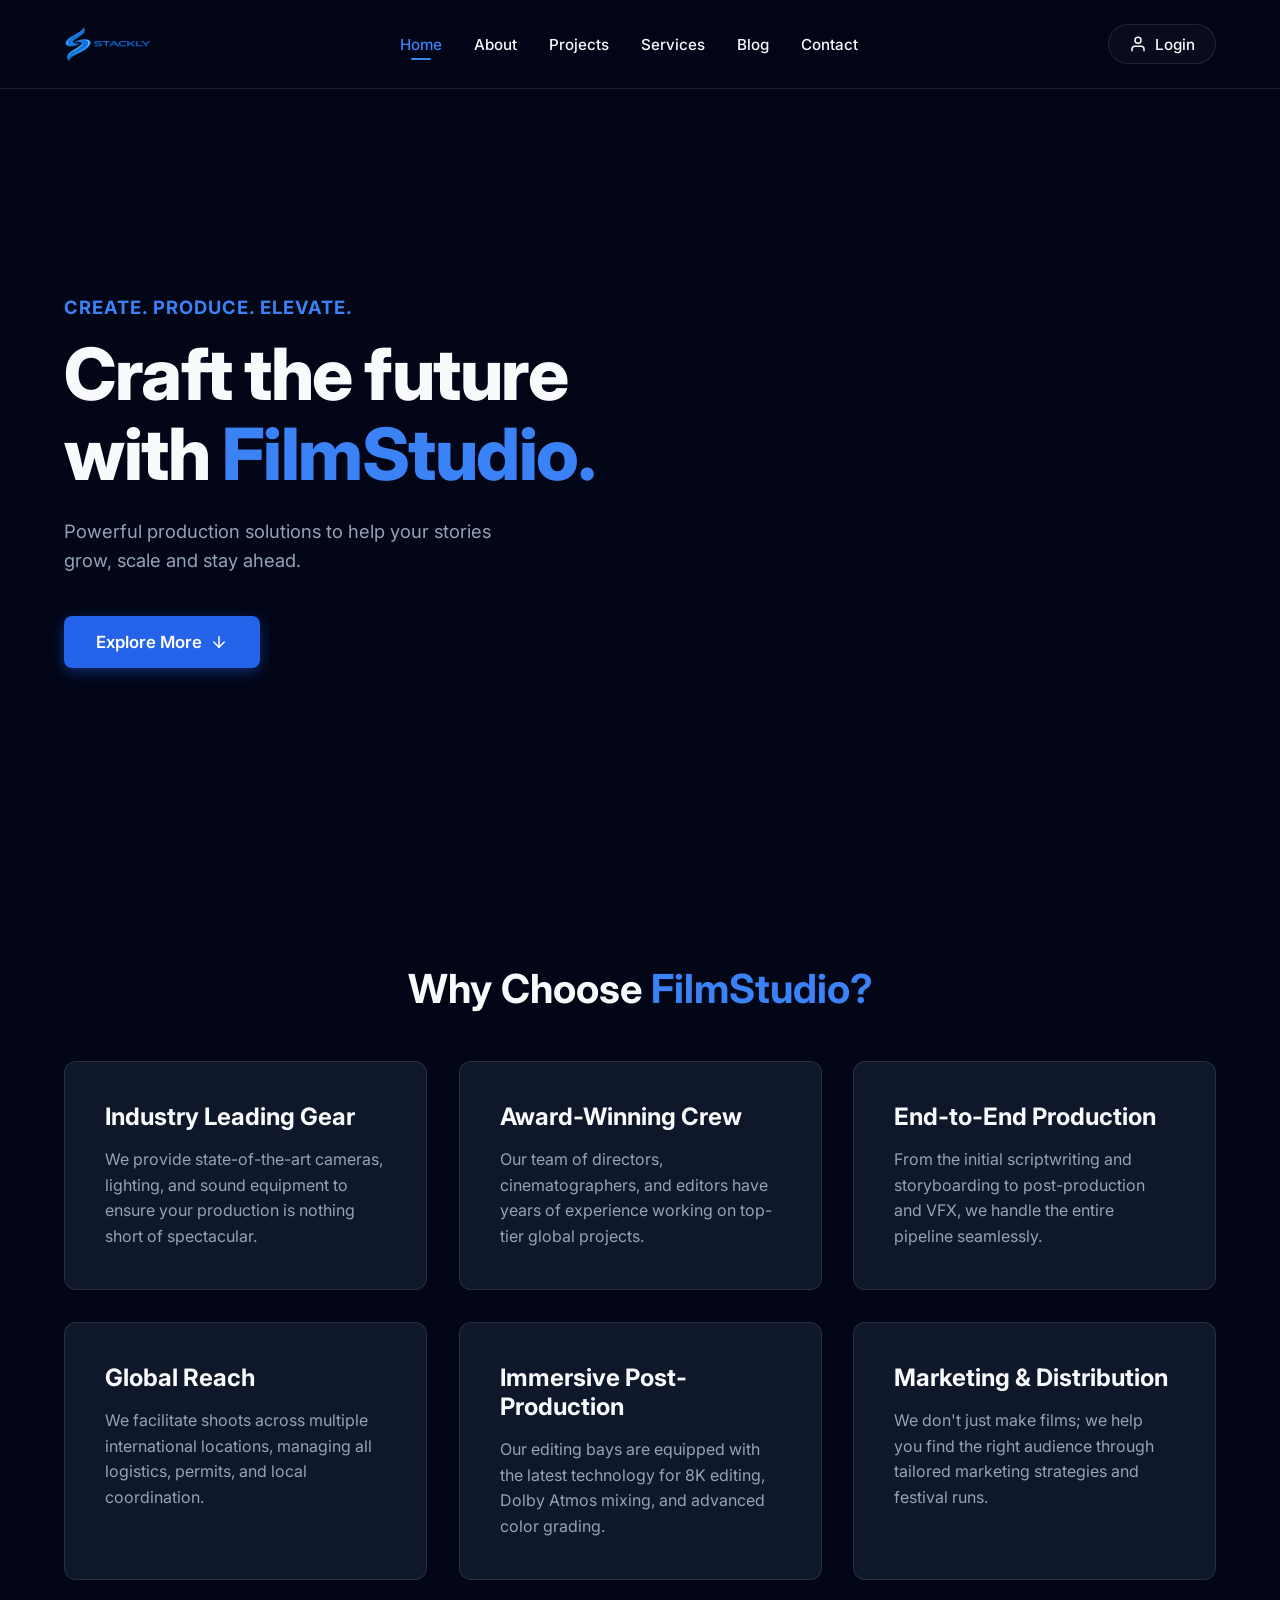
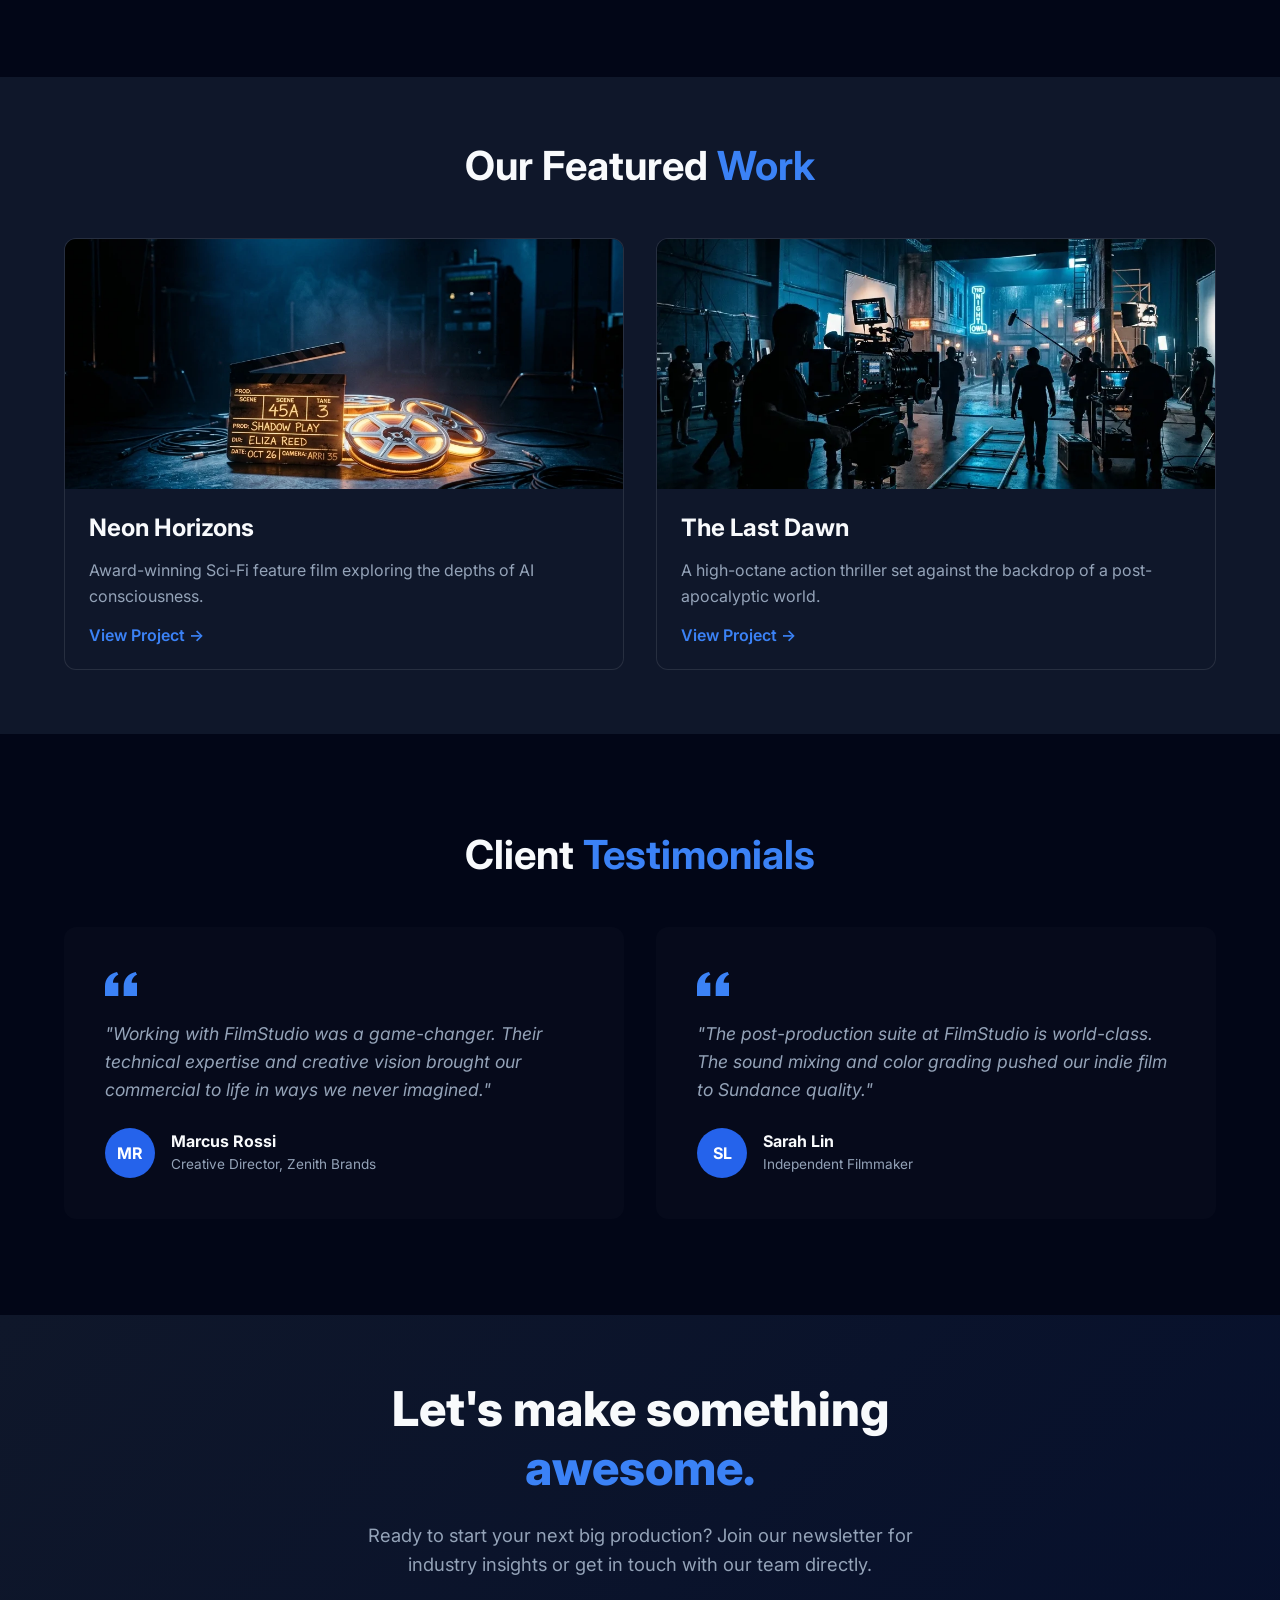
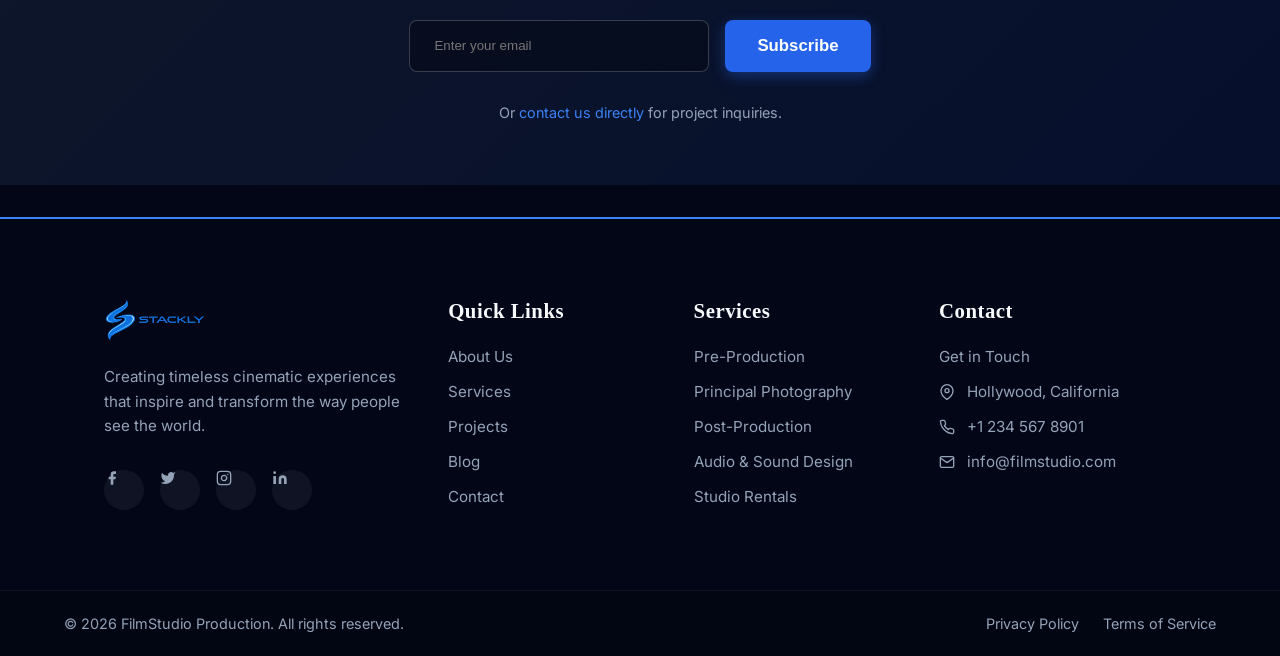
==== index.html @ 3740f706 "Add files via upload" ====
<!DOCTYPE html>
<html lang="en">
<head>
    <meta charset="UTF-8">
    <meta name="viewport" content="width=device-width, initial-scale=1.0">
    <title>FilmStudio - Home</title>
    <link href="https://fonts.googleapis.com/css2?family=Inter:wght@400;500;600;700;800&display=swap" rel="stylesheet">
    <link rel="stylesheet" href="css/global.css">
    <style>
        .page-hero { 
            background: none !important; 
            position: relative;
            overflow: hidden;
        }
        .page-hero::before {
            content: '';
            position: absolute;
            top: 0; left: 0; right: 0; bottom: 0;
            background: radial-gradient(circle at center, rgba(2, 6, 23, 0.4) 0%, rgba(2, 6, 23, 0.9) 100%);
            z-index: 1;
        }
        .slideshow-container {
            position: absolute;
            top: 0; left: 0; width: 100%; height: 100%;
            z-index: 0;
        }
        .slideshow-slide {
            position: absolute;
            top: 0; left: 0; width: 100%; height: 100%;
            background-size: cover;
            background-position: center;
            opacity: 0;
            animation: fadeSlideshow 15s infinite;
        }
        .slideshow-slide:nth-child(1) {
            background-image: url('assets/hero1.webp');
            animation-delay: 0s;
        }
        .slideshow-slide:nth-child(2) {
            background-image: url('assets/hero2.webp');
            animation-delay: 5s;
        }
        .slideshow-slide:nth-child(3) {
            background-image: url('assets/hero3.webp');
            animation-delay: 10s;
        }
        @keyframes fadeSlideshow {
            0% { opacity: 0; transform: scale(1); }
            10% { opacity: 1; }
            33% { opacity: 1; transform: scale(1.05); }
            43% { opacity: 0; }
            100% { opacity: 0; transform: scale(1.1); }
        }
    </style>
</head>
<body>
    <header class="navbar">
                <a href="index.html" class="logo">
            <img src="assets/logo.webp" alt="Stackly" style="max-height: 36px; width: auto; display: block;">
        </a>
        <nav class="nav-links">
            <a href="index.html" class="active">Home</a>
            <a href="about.html">About</a>
            <a href="projects.html">Projects</a>
            <a href="services.html">Services</a>
            <a href="blog.html">Blog</a>
            <a href="contact.html">Contact</a>
        </nav>
        <div class="nav-actions">
            <a href="login.html" class="btn-login">
                <svg viewBox="0 0 24 24" width="18" height="18" fill="none" stroke="currentColor" stroke-width="2" stroke-linecap="round" stroke-linejoin="round">
                    <path d="M20 21v-2a4 4 0 0 0-4-4H8a4 4 0 0 0-4 4v2"></path><circle cx="12" cy="7" r="4"></circle>
                </svg> Login
            </a>
        </div>
    </header>

    <main>
        <section class="page-hero">
            <div class="slideshow-container">
                <div class="slideshow-slide"></div>
                <div class="slideshow-slide"></div>
                <div class="slideshow-slide"></div>
            </div>
            <div class="hero-content">
                <p class="tagline">Create. Produce. Elevate.</p>
                <h1 class="hero-title">Craft the future<br>with <span class="highlight">FilmStudio.</span></h1>
                <p class="hero-subtitle">Powerful production solutions to help your stories<br>grow, scale and stay ahead.</p>
                <a href="#explore" class="btn-primary">
                    Explore More
                    <svg viewBox="0 0 24 24" width="18" height="18" fill="none" stroke="currentColor" stroke-width="2" stroke-linecap="round" stroke-linejoin="round"><line x1="12" y1="5" x2="12" y2="19"></line><polyline points="19 12 12 19 5 12"></polyline></svg>
                </a>
            </div>
        </section>

        <section id="explore" class="content-section">
            <h2 class="section-title">Why Choose <span class="highlight">FilmStudio?</span></h2>
            <div class="grid-container">
                <div class="card">
                    <h3>Industry Leading Gear</h3>
                    <p>We provide state-of-the-art cameras, lighting, and sound equipment to ensure your production is nothing short of spectacular.</p>
                </div>
                <div class="card">
                    <h3>Award-Winning Crew</h3>
                    <p>Our team of directors, cinematographers, and editors have years of experience working on top-tier global projects.</p>
                </div>
                <div class="card">
                    <h3>End-to-End Production</h3>
                    <p>From the initial scriptwriting and storyboarding to post-production and VFX, we handle the entire pipeline seamlessly.</p>
                </div>
                <div class="card">
                    <h3>Global Reach</h3>
                    <p>We facilitate shoots across multiple international locations, managing all logistics, permits, and local coordination.</p>
                </div>
                <div class="card">
                    <h3>Immersive Post-Production</h3>
                    <p>Our editing bays are equipped with the latest technology for 8K editing, Dolby Atmos mixing, and advanced color grading.</p>
                </div>
                <div class="card">
                    <h3>Marketing & Distribution</h3>
                    <p>We don't just make films; we help you find the right audience through tailored marketing strategies and festival runs.</p>
                </div>
            </div>
        </section>

        <section class="content-section" style="background-color: var(--bg-card);">
            <h2 class="section-title animate-on-scroll">Our Featured <span class="highlight">Work</span></h2>
            <div class="grid-container" style="grid-template-columns: repeat(auto-fit, minmax(350px, 1fr));">
                <div class="card animate-on-scroll" style="padding: 0; overflow: hidden; position: relative;">
                    <img src="assets/projects_cover.webp" alt="Project 1" style="width: 100%; height: 250px; object-fit: cover; display: block;">
                    <div style="padding: 1.5rem;">
                        <h3>Neon Horizons</h3>
                        <p style="margin-bottom: 1rem;">Award-winning Sci-Fi feature film exploring the depths of AI consciousness.</p>
                        <a href="projects.html" style="color: var(--highlight-blue); text-decoration: none; font-weight: 600;">View Project &rarr;</a>
                    </div>
                </div>
                <div class="card animate-on-scroll" style="padding: 0; overflow: hidden; position: relative;">
                    <img src="assets/about_cover.webp" alt="Project 2" style="width: 100%; height: 250px; object-fit: cover; display: block;">
                    <div style="padding: 1.5rem;">
                        <h3>The Last Dawn</h3>
                        <p style="margin-bottom: 1rem;">A high-octane action thriller set against the backdrop of a post-apocalyptic world.</p>
                        <a href="projects.html" style="color: var(--highlight-blue); text-decoration: none; font-weight: 600;">View Project &rarr;</a>
                    </div>
                </div>
            </div>
        </section>

        <section class="content-section">
            <h2 class="section-title animate-on-scroll">Client <span class="highlight">Testimonials</span></h2>
            <div class="grid-container">
                <div class="card animate-on-scroll" style="background: rgba(255,255,255,0.02); border-color: transparent;">
                    <svg viewBox="0 0 24 24" width="32" height="32" fill="var(--highlight-blue)" style="margin-bottom: 1rem;"><path d="M14.017 21v-7.391c0-5.704 3.731-9.57 8.983-10.609l.995 2.151c-2.432.917-3.995 3.638-3.995 5.849h4v10h-9.983zm-14.017 0v-7.391c0-5.704 3.748-9.57 9-10.609l.996 2.151c-2.433.917-3.996 3.638-3.996 5.849h3.983v10h-9.983z"/></svg>
                    <p style="font-size: 1.1rem; font-style: italic; margin-bottom: 1.5rem;">"Working with FilmStudio was a game-changer. Their technical expertise and creative vision brought our commercial to life in ways we never imagined."</p>
                    <div style="display: flex; align-items: center; gap: 1rem;">
                        <div style="width: 50px; height: 50px; border-radius: 50%; background: var(--primary-blue); display: flex; align-items: center; justify-content: center; font-weight: 700; color: white;">MR</div>
                        <div>
                            <h4 style="color: var(--text-white); margin-bottom: 0.2rem;">Marcus Rossi</h4>
                            <p style="font-size: 0.85rem; color: var(--text-gray);">Creative Director, Zenith Brands</p>
                        </div>
                    </div>
                </div>
                <div class="card animate-on-scroll" style="background: rgba(255,255,255,0.02); border-color: transparent;">
                    <svg viewBox="0 0 24 24" width="32" height="32" fill="var(--highlight-blue)" style="margin-bottom: 1rem;"><path d="M14.017 21v-7.391c0-5.704 3.731-9.57 8.983-10.609l.995 2.151c-2.432.917-3.995 3.638-3.995 5.849h4v10h-9.983zm-14.017 0v-7.391c0-5.704 3.748-9.57 9-10.609l.996 2.151c-2.433.917-3.996 3.638-3.996 5.849h3.983v10h-9.983z"/></svg>
                    <p style="font-size: 1.1rem; font-style: italic; margin-bottom: 1.5rem;">"The post-production suite at FilmStudio is world-class. The sound mixing and color grading pushed our indie film to Sundance quality."</p>
                    <div style="display: flex; align-items: center; gap: 1rem;">
                        <div style="width: 50px; height: 50px; border-radius: 50%; background: var(--primary-blue); display: flex; align-items: center; justify-content: center; font-weight: 700; color: white;">SL</div>
                        <div>
                            <h4 style="color: var(--text-white); margin-bottom: 0.2rem;">Sarah Lin</h4>
                            <p style="font-size: 0.85rem; color: var(--text-gray);">Independent Filmmaker</p>
                        </div>
                    </div>
                </div>
            </div>
        </section>

        <section class="content-section" style="background: linear-gradient(135deg, var(--bg-card) 0%, rgba(37, 99, 235, 0.1) 100%); text-align: center;">
            <div style="max-width: 600px; margin: 0 auto;" class="animate-on-scroll">
                <h2 style="font-size: 3rem; font-weight: 800; color: var(--text-white); margin-bottom: 1.5rem;">Let's make something <span class="highlight">awesome.</span></h2>
                <p style="color: var(--text-gray); font-size: 1.15rem; line-height: 1.6; margin-bottom: 2.5rem;">Ready to start your next big production? Join our newsletter for industry insights or get in touch with our team directly.</p>
                <form style="display: flex; gap: 1rem; justify-content: center; flex-wrap: wrap; margin-bottom: 2rem;">
                    <input type="email" placeholder="Enter your email" style="padding: 1rem 1.5rem; border-radius: 8px; border: 1px solid rgba(255,255,255,0.2); background: rgba(0,0,0,0.3); color: white; min-width: 300px; outline: none;">
                    <button type="button" class="btn-primary" style="border: none;">Subscribe</button>
                </form>
                <p style="color: var(--text-gray); font-size: 0.9rem;">Or <a href="contact.html" style="color: var(--highlight-blue); text-decoration: none;">contact us directly</a> for project inquiries.</p>
            </div>
        </section>
    </main>

        <footer class="footer">
        <div class="footer-container">
            <div class="footer-col">
                                <a href="index.html" class="footer-logo">
                    <img src="assets/logo.webp" alt="Stackly" style="max-height: 42px; width: auto; display: block;">
                </a>
                <p class="footer-desc">Creating timeless cinematic experiences that inspire and transform the way people see the world.</p>
                <div class="social-links">
                    <a href="#"><svg viewBox="0 0 24 24" width="16" height="16" fill="currentColor"><path d="M18 2h-3a5 5 0 0 0-5 5v3H7v4h3v8h4v-8h3l1-4h-4V7a1 1 0 0 1 1-1h3z"></path></svg></a>
                    <a href="#"><svg viewBox="0 0 24 24" width="16" height="16" fill="currentColor"><path d="M23 3a10.9 10.9 0 0 1-3.14 1.53 4.48 4.48 0 0 0-7.86 3v1A10.66 10.66 0 0 1 3 4s-4 9 5 13a11.64 11.64 0 0 1-7 2c9 5 20 0 20-11.5a4.5 4.5 0 0 0-.08-.83A7.72 7.72 0 0 0 23 3z"></path></svg></a>
                    <a href="#"><svg viewBox="0 0 24 24" width="16" height="16" fill="none" stroke="currentColor" stroke-width="2" stroke-linecap="round" stroke-linejoin="round"><rect x="2" y="2" width="20" height="20" rx="5" ry="5"></rect><path d="M16 11.37A4 4 0 1 1 12.63 8 4 4 0 0 1 16 11.37z"></path><line x1="17.5" y1="6.5" x2="17.51" y2="6.5"></line></svg></a>
                    <a href="#"><svg viewBox="0 0 24 24" width="16" height="16" fill="currentColor"><path d="M16 8a6 6 0 0 1 6 6v7h-4v-7a2 2 0 0 0-2-2 2 2 0 0 0-2 2v7h-4v-7a6 6 0 0 1 6-6z"></path><rect x="2" y="9" width="4" height="12"></rect><circle cx="4" cy="4" r="2"></circle></svg></a>
                </div>
            </div>
            <div class="footer-col">
                <h3>Quick Links</h3>
                <a href="about.html">About Us</a>
                <a href="services.html">Services</a>
                <a href="projects.html">Projects</a>
                <a href="blog.html">Blog</a>
                <a href="contact.html">Contact</a>
            </div>
            <div class="footer-col">
                <h3>Services</h3>
                <a href="services.html">Pre-Production</a>
                <a href="services.html">Principal Photography</a>
                <a href="services.html">Post-Production</a>
                <a href="services.html">Audio & Sound Design</a>
                <a href="services.html">Studio Rentals</a>
            </div>
            <div class="footer-col">
                <h3>Contact</h3>
                <p class="contact-title">Get in Touch</p>
                <div class="contact-item">
                    <svg viewBox="0 0 24 24" width="16" height="16" fill="none" stroke="currentColor" stroke-width="2" stroke-linecap="round" stroke-linejoin="round"><path d="M21 10c0 7-9 13-9 13s-9-6-9-13a9 9 0 0 1 18 0z"></path><circle cx="12" cy="10" r="3"></circle></svg>
                    <span>Hollywood, California</span>
                </div>
                <div class="contact-item">
                    <svg viewBox="0 0 24 24" width="16" height="16" fill="none" stroke="currentColor" stroke-width="2" stroke-linecap="round" stroke-linejoin="round"><path d="M22 16.92v3a2 2 0 0 1-2.18 2 19.79 19.79 0 0 1-8.63-3.07 19.5 19.5 0 0 1-6-6 19.79 19.79 0 0 1-3.07-8.67A2 2 0 0 1 4.11 2h3a2 2 0 0 1 2 1.72 12.84 12.84 0 0 0 .7 2.81 2 2 0 0 1-.45 2.11L8.09 9.91a16 16 0 0 0 6 6l1.27-1.27a2 2 0 0 1 2.11-.45 12.84 12.84 0 0 0 2.81.7A2 2 0 0 1 22 16.92z"></path></svg>
                    <span>+1 234 567 8901</span>
                </div>
                <div class="contact-item">
                    <svg viewBox="0 0 24 24" width="16" height="16" fill="none" stroke="currentColor" stroke-width="2" stroke-linecap="round" stroke-linejoin="round"><path d="M4 4h16c1.1 0 2 .9 2 2v12c0 1.1-.9 2-2 2H4c-1.1 0-2-.9-2-2V6c0-1.1.9-2 2-2z"></path><polyline points="22,6 12,13 2,6"></polyline></svg>
                    <span>info@filmstudio.com</span>
                </div>
            </div>
        </div>
        <div class="footer-bottom">
            <p>&copy; 2026 FilmStudio Production. All rights reserved.</p>
            <div class="footer-bottom-links">
                <a href="#">Privacy Policy</a>
                <a href="#">Terms of Service</a>
            </div>
        </div>
    </footer>

    <script src="js/main.js"></script>
</body>
</html>
---- css/global.css ----
/* Base Reset & Variables */
* { margin: 0; padding: 0; box-sizing: border-box; }
:root {
    --primary-blue: #2563eb; --primary-blue-hover: #1d4ed8; --highlight-blue: #3b82f6;
    --bg-dark: #020617; --bg-card: #0f172a; --text-white: #f8fafc; --text-gray: #94a3b8;
    --nav-border: rgba(255, 255, 255, 0.1);
}
body {
    font-family: 'Inter', sans-serif; background-color: var(--bg-dark); color: var(--text-white);
    min-height: 100vh; display: flex; flex-direction: column; overflow-x: hidden; scroll-behavior: smooth;
}
/* Navbar */
.navbar { display: flex; justify-content: space-between; align-items: center; padding: 1.5rem 4rem; position: fixed; top: 0; left: 0; width: 100%; z-index: 100; background: rgba(2, 6, 23, 0.85); backdrop-filter: blur(12px); border-bottom: 1px solid var(--nav-border); }
.logo { display: flex; align-items: center; gap: 0.75rem; font-size: 1.5rem; font-weight: 700; color: var(--text-white); text-decoration: none; }
.logo svg { color: var(--highlight-blue); }
.nav-links { display: flex; gap: 2rem; }
.nav-links a { color: var(--text-white); text-decoration: none; font-size: 0.95rem; font-weight: 500; transition: color 0.3s ease; position: relative; }
.nav-links a:hover, .nav-links a.active { color: var(--highlight-blue); }
.nav-links a.active::after { content: ''; position: absolute; bottom: -6px; left: 50%; transform: translateX(-50%); width: 20px; height: 2px; background-color: var(--highlight-blue); border-radius: 2px; }
.btn-login { display: flex; align-items: center; gap: 0.5rem; padding: 0.6rem 1.25rem; border: 1px solid var(--nav-border); border-radius: 9999px; color: var(--text-white); text-decoration: none; font-size: 0.95rem; font-weight: 500; transition: all 0.3s ease; background: rgba(255, 255, 255, 0.03); }
.btn-login:hover { border-color: var(--highlight-blue); color: var(--highlight-blue); background: rgba(59, 130, 246, 0.05); }

/* Common Hero */
.page-hero { display: flex; align-items: center; padding: 0 4rem; position: relative; min-height: 100vh; background-size: cover; background-position: center right; background-repeat: no-repeat; }
.hero-content { max-width: 700px; position: relative; z-index: 2; padding-top: 4rem; animation: fadeIn 1s ease-out; }
.tagline { color: var(--highlight-blue); font-size: 1.15rem; font-weight: 700; margin-bottom: 1rem; letter-spacing: 1px; text-transform: uppercase; }
.hero-title { font-size: 4.5rem; font-weight: 800; line-height: 1.1; margin-bottom: 1.5rem; letter-spacing: -1.5px; }
.highlight { color: var(--highlight-blue); }
.hero-subtitle { color: var(--text-gray); font-size: 1.15rem; line-height: 1.6; margin-bottom: 2.5rem; max-width: 550px; }
.btn-primary { display: inline-flex; align-items: center; gap: 0.5rem; background-color: var(--primary-blue); color: white; padding: 1rem 2rem; border-radius: 8px; text-decoration: none; font-weight: 600; font-size: 1.05rem; transition: all 0.3s ease; box-shadow: 0 4px 14px rgba(37, 99, 235, 0.4); }
.btn-primary:hover { background-color: var(--primary-blue-hover); transform: translateY(-2px); box-shadow: 0 6px 20px rgba(37, 99, 235, 0.6); }

/* Common Content Section */
.content-section { padding: 4rem 4rem; margin-bottom: 2rem; position: relative; z-index: 5; background-color: var(--bg-dark); }
.section-title { font-size: 2.5rem; font-weight: 700; margin-bottom: 3rem; text-align: center; }
.grid-container { display: grid; grid-template-columns: repeat(auto-fit, minmax(300px, 1fr)); gap: 2rem; max-width: 1200px; margin: 0 auto; }
.card { background: var(--bg-card); border: 1px solid var(--nav-border); border-radius: 12px; padding: 2.5rem; transition: transform 0.3s ease, border-color 0.3s ease; }
.card:hover { transform: translateY(-5px); border-color: var(--highlight-blue); }
.card h3 { font-size: 1.5rem; margin-bottom: 1rem; color: var(--text-white); }
.card p { color: var(--text-gray); line-height: 1.6; }
.text-container { max-width: 800px; margin: 0 auto; color: var(--text-gray); line-height: 1.8; font-size: 1.1rem; }
.text-container p { margin-bottom: 1.5rem; }

/* Footer */
.footer { 
    background-color: var(--bg-dark); 
    border-top: 2px solid var(--highlight-blue); 
    padding-top: 5rem;
    margin-top: auto;
    color: var(--text-gray);
}
.footer-container {
    max-width: 1200px;
    margin: 0 auto;
    display: grid;
    grid-template-columns: 1.5fr 1fr 1fr 1.2fr;
    gap: 3rem;
    padding: 0 4rem 4rem 4rem;
}
.footer-col .footer-logo {
    display: flex;
    align-items: center;
    gap: 0.75rem;
    font-size: 1.8rem;
    font-weight: 800;
    color: var(--text-white);
    text-decoration: none;
    margin-bottom: 1.5rem;
}
.footer-desc { line-height: 1.6; margin-bottom: 2rem; font-size: 0.95rem; }
.social-links { display: flex; gap: 1rem; }
.social-links a { display: flex; align-items: center; justify-content: center; width: 40px; height: 40px; background: rgba(255,255,255,0.05); border-radius: 50%; color: var(--text-white); transition: all 0.3s ease; }
.social-links a:hover { background: var(--highlight-blue); color: white; }

.footer-col h3 { color: var(--text-white); font-size: 1.3rem; margin-bottom: 1.5rem; font-family: serif; letter-spacing: 0.5px; }
.footer-col a { display: block; color: var(--text-gray); text-decoration: none; margin-bottom: 1rem; transition: color 0.3s ease; font-size: 0.95rem; }
.footer-col a:hover { color: var(--text-white); }
.contact-title { margin-bottom: 1rem; color: var(--text-gray); font-size: 0.95rem; }
.contact-item { display: flex; align-items: flex-start; gap: 0.75rem; margin-bottom: 1rem; font-size: 0.95rem; }
.contact-item svg { color: var(--text-gray); flex-shrink: 0; margin-top: 2px; }

.footer-bottom { 
    display: flex; 
    justify-content: space-between; 
    align-items: center; 
    padding: 1.5rem 4rem; 
    background: rgba(0,0,0,0.2); 
    border-top: 1px solid rgba(255,255,255,0.05);
    font-size: 0.9rem;
}
.footer-bottom-links { display: flex; gap: 1.5rem; }
.footer-bottom-links a { color: var(--text-gray); text-decoration: none; transition: color 0.3s ease; }
.footer-bottom-links a:hover { color: var(--text-white); }

@media (max-width: 1024px) {
    .footer-container { grid-template-columns: 1fr 1fr; }
}
@media (max-width: 768px) {
    .footer-container { grid-template-columns: 1fr; padding: 0 2rem 3rem 2rem; }
    .footer-bottom { flex-direction: column; gap: 1rem; text-align: center; padding: 1.5rem 2rem; }
}

/* Animations & Responsive */
@keyframes fadeIn { from { opacity: 0; transform: translateY(20px); } to { opacity: 1; transform: translateY(0); } }
@media (max-width: 1024px) { .hero-title { font-size: 3.5rem; } }
@media (max-width: 768px) {
    .navbar { padding: 1rem 2rem; flex-wrap: wrap; }
    .nav-links { display: none; }
    .page-hero { padding: 0 2rem; background-position: center; }
    .hero-content { display: flex; flex-direction: column; align-items: center; text-align: center; }
    .hero-title { font-size: 2.8rem; }
    .content-section { padding: 4rem 2rem; }
}

/* Scroll Animation Utilities */
.animate-on-scroll, 
.card,
.section-title {
    opacity: 0;
    transform: translateY(30px);
    transition: opacity 0.8s cubic-bezier(0.16, 1, 0.3, 1), transform 0.8s cubic-bezier(0.16, 1, 0.3, 1);
    will-change: opacity, transform;
}

.animate-on-scroll.is-visible,
.card.is-visible,
.section-title.is-visible {
    opacity: 1;
    transform: translateY(0);
}

.card:nth-child(2) { transition-delay: 0.1s; }
.card:nth-child(3) { transition-delay: 0.2s; }
.card:nth-child(4) { transition-delay: 0.3s; }
.card:nth-child(5) { transition-delay: 0.4s; }
.card:nth-child(6) { transition-delay: 0.5s; }

html {
    scroll-behavior: smooth;
}

.btn-primary, .btn-login, .card {
    transition: all 0.4s cubic-bezier(0.16, 1, 0.3, 1);
}

.card:hover {
    box-shadow: 0 10px 30px -10px rgba(37, 99, 235, 0.2);
    transform: translateY(-8px) scale(1.02);
}
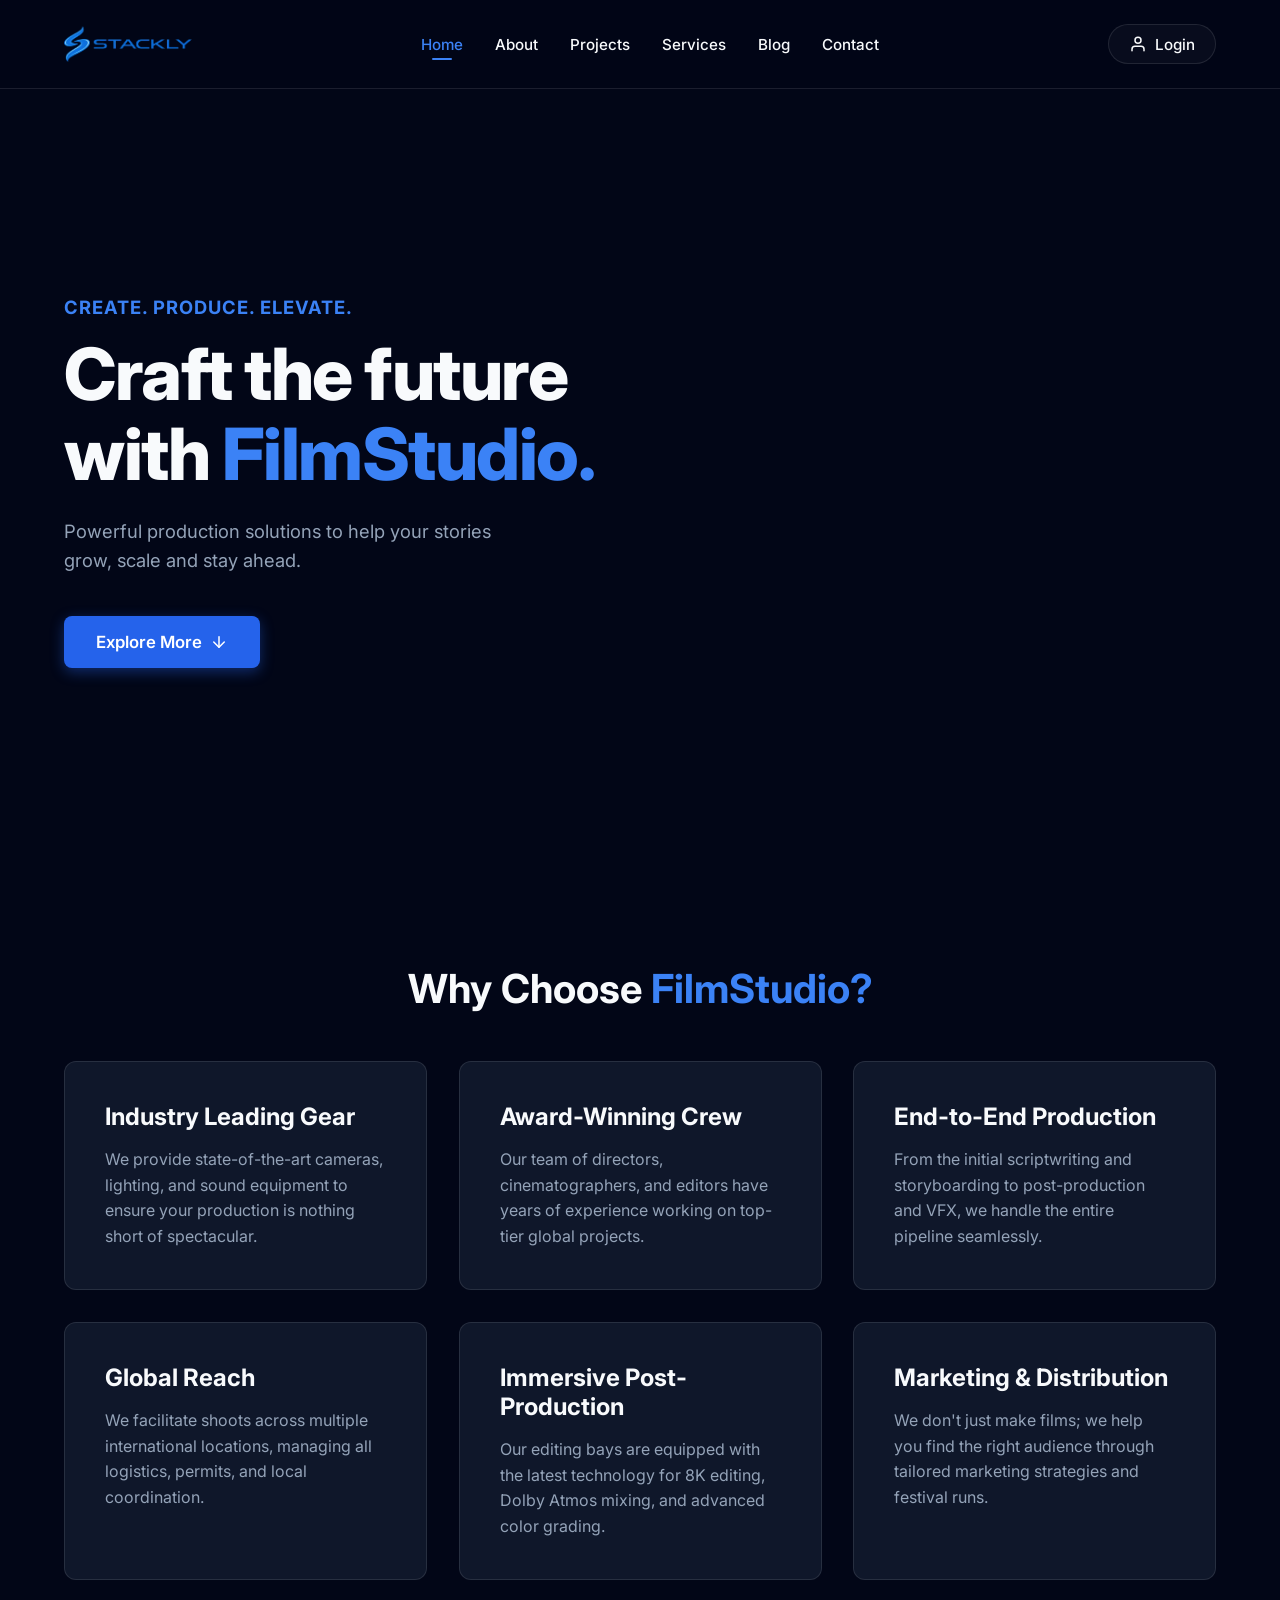
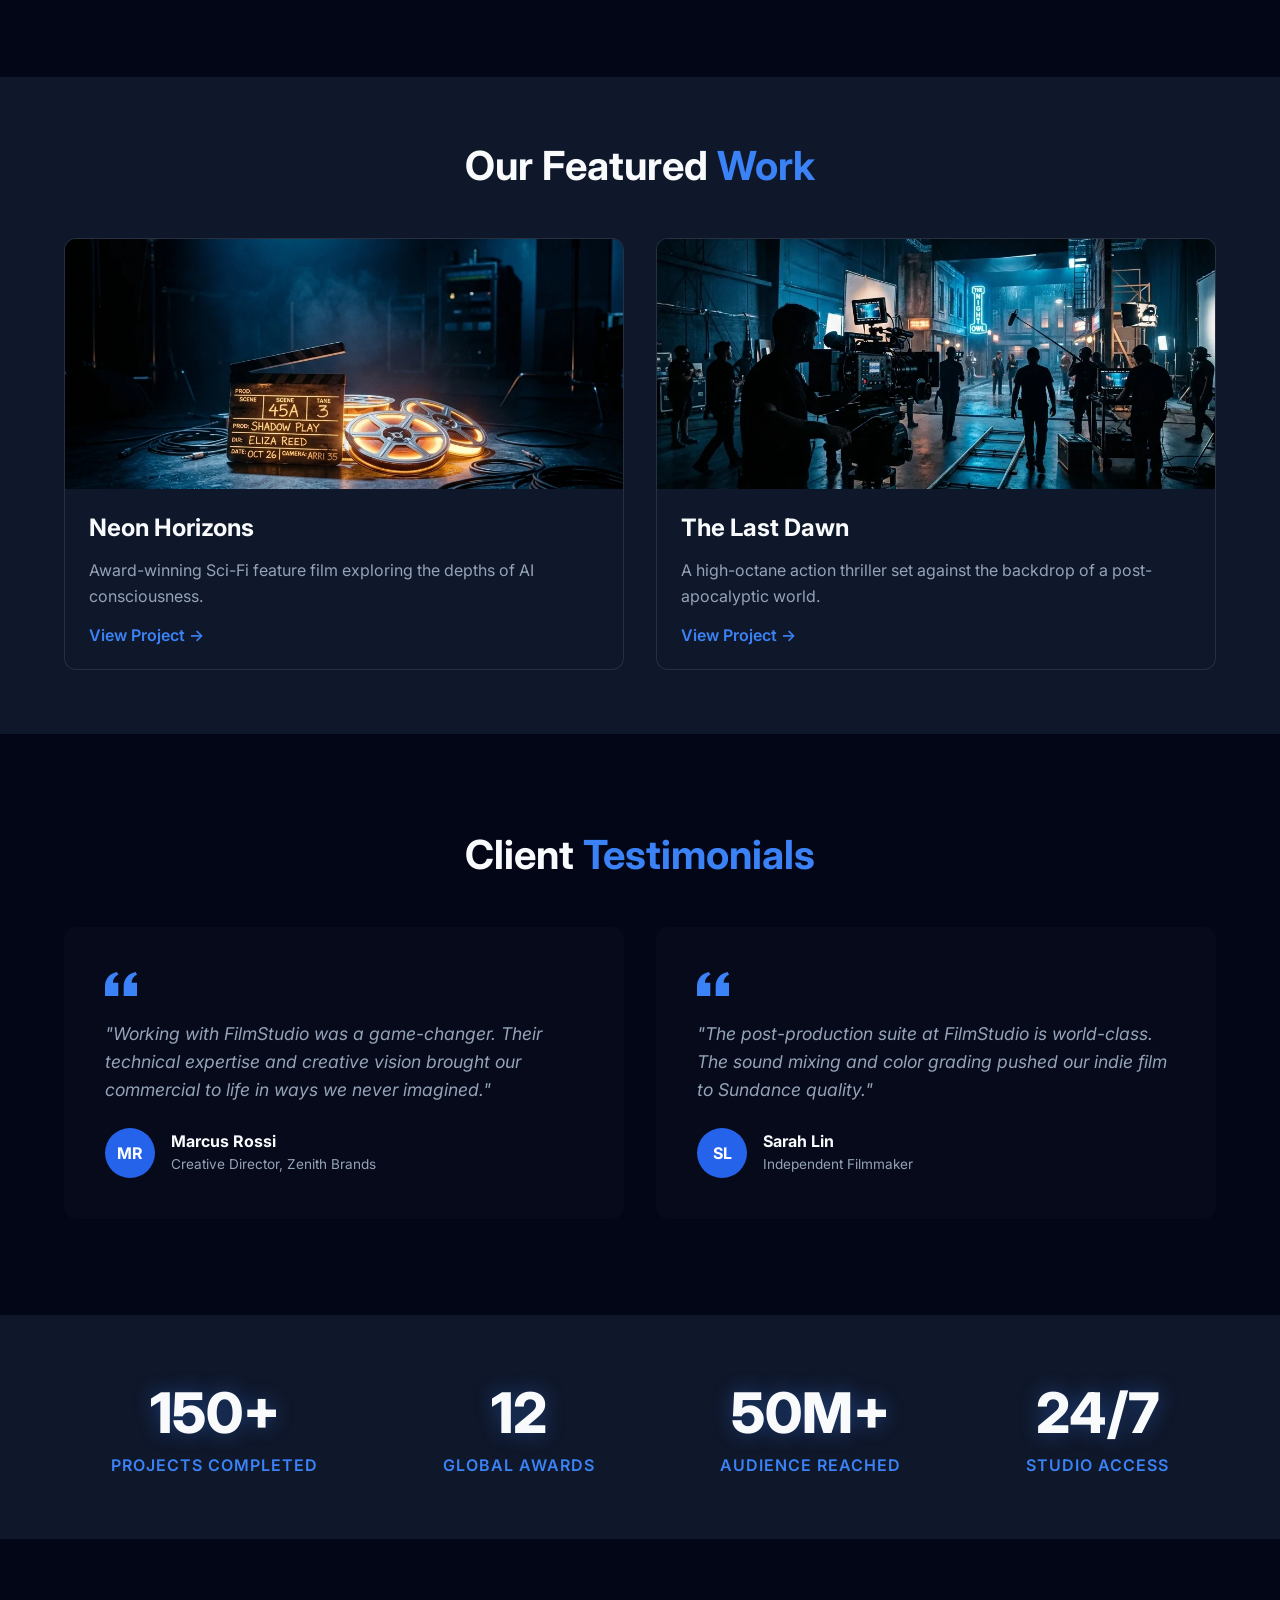
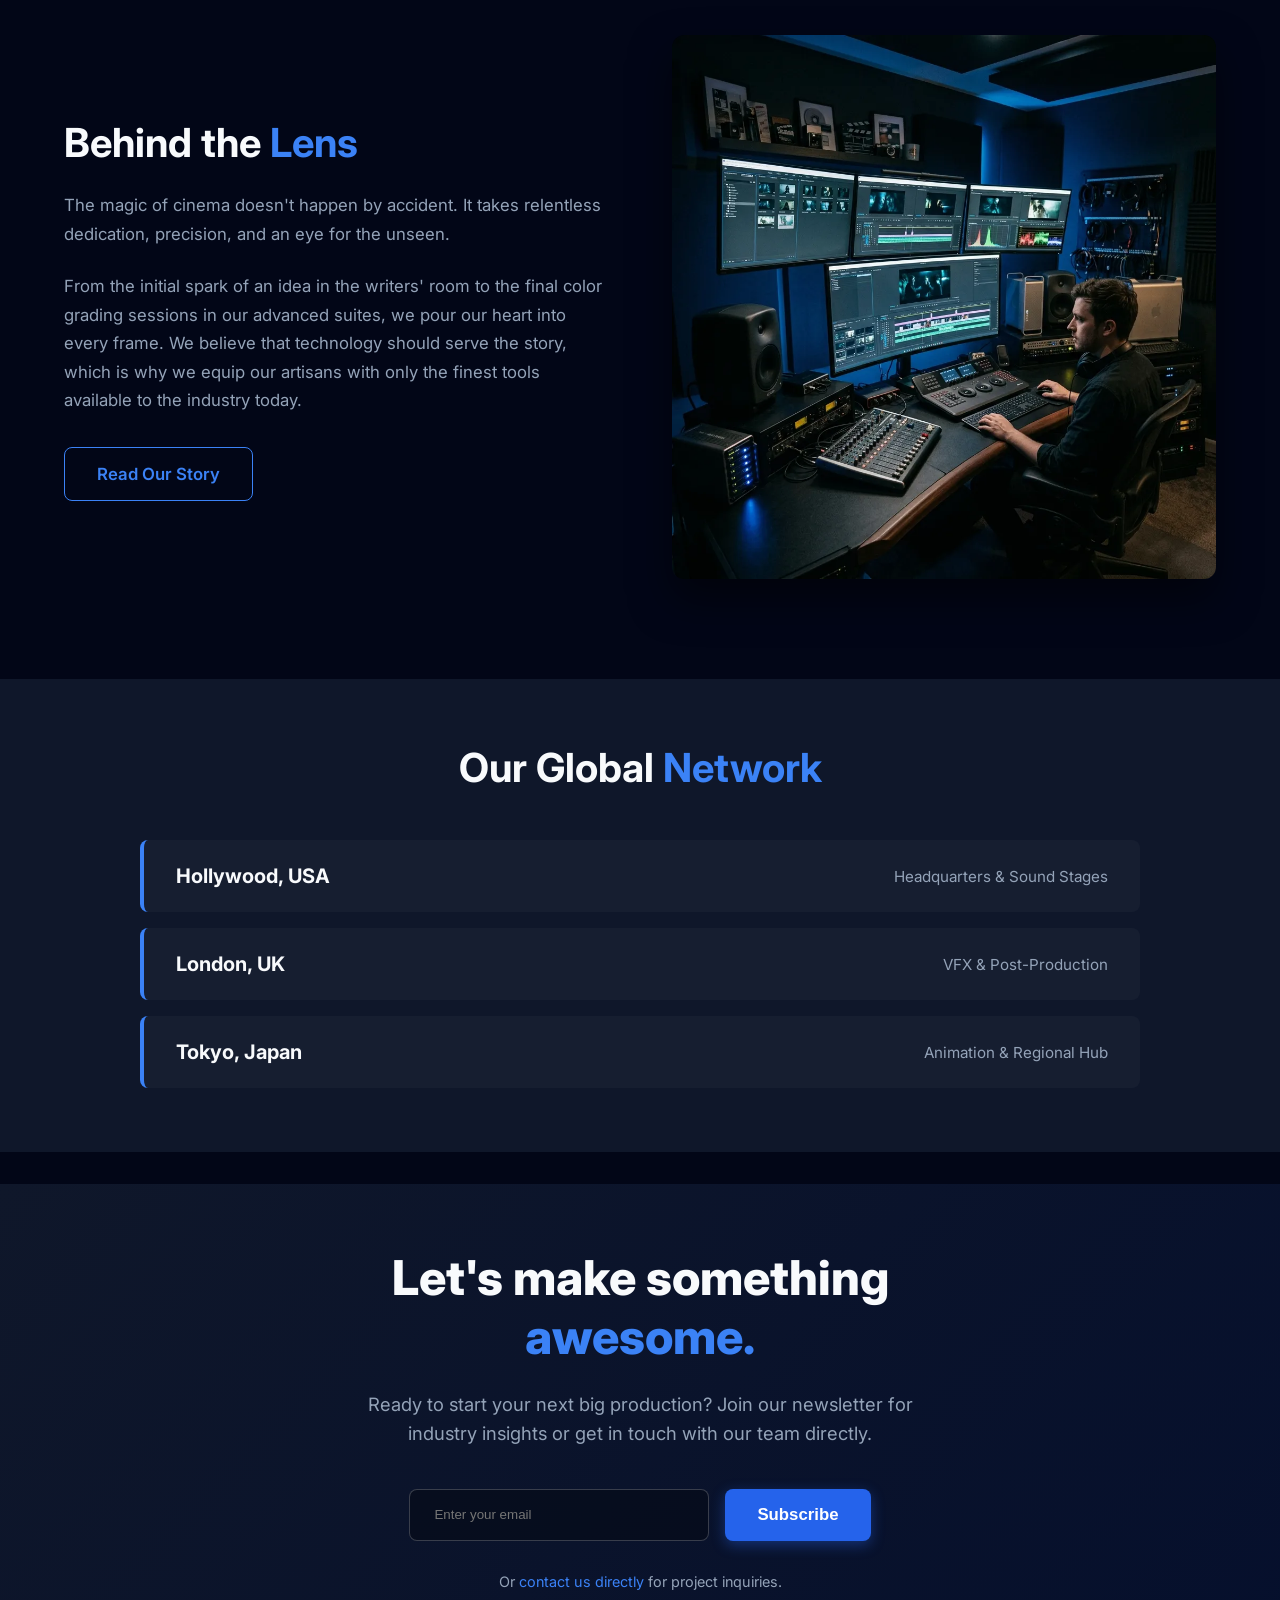
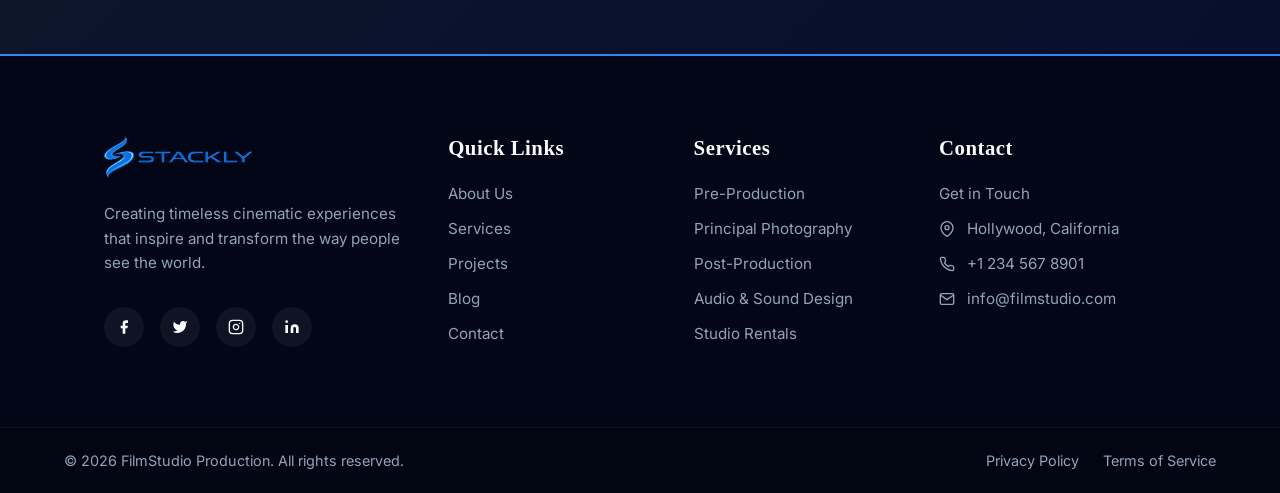
==== commit aef27384: "Add files via upload" ====
--- a/index.html
+++ b/index.html
@@ -66,6 +66,10 @@
             <a href="blog.html">Blog</a>
             <a href="contact.html">Contact</a>
         </nav>
+        
+        <button class="mobile-menu-btn" aria-label="Toggle Menu">
+            <svg viewBox="0 0 24 24" width="24" height="24" stroke="currentColor" stroke-width="2" fill="none"><line x1="3" y1="12" x2="21" y2="12"></line><line x1="3" y1="6" x2="21" y2="6"></line><line x1="3" y1="18" x2="21" y2="18"></line></svg>
+        </button>
         <div class="nav-actions">
             <a href="login.html" class="btn-login">
                 <svg viewBox="0 0 24 24" width="18" height="18" fill="none" stroke="currentColor" stroke-width="2" stroke-linecap="round" stroke-linejoin="round">
@@ -172,6 +176,61 @@
                 </div>
             </div>
         </section>
+        <!-- Section: Statistics -->
+        <section class="content-section" style="background-color: var(--bg-card);">
+            <div style="max-width: 1200px; margin: 0 auto; display: flex; justify-content: space-around; flex-wrap: wrap; gap: 2rem; text-align: center;">
+                <div class="fade-scale-up">
+                    <h3 style="font-size: 3.5rem; font-weight: 800; color: var(--text-white); margin-bottom: 0.5rem; text-shadow: 0 0 20px rgba(59, 130, 246, 0.4);">150+</h3>
+                    <p style="color: var(--highlight-blue); font-weight: 600; text-transform: uppercase; letter-spacing: 1px;">Projects Completed</p>
+                </div>
+                <div class="fade-scale-up" style="transition-delay: 0.2s;">
+                    <h3 style="font-size: 3.5rem; font-weight: 800; color: var(--text-white); margin-bottom: 0.5rem; text-shadow: 0 0 20px rgba(59, 130, 246, 0.4);">12</h3>
+                    <p style="color: var(--highlight-blue); font-weight: 600; text-transform: uppercase; letter-spacing: 1px;">Global Awards</p>
+                </div>
+                <div class="fade-scale-up" style="transition-delay: 0.4s;">
+                    <h3 style="font-size: 3.5rem; font-weight: 800; color: var(--text-white); margin-bottom: 0.5rem; text-shadow: 0 0 20px rgba(59, 130, 246, 0.4);">50M+</h3>
+                    <p style="color: var(--highlight-blue); font-weight: 600; text-transform: uppercase; letter-spacing: 1px;">Audience Reached</p>
+                </div>
+                <div class="fade-scale-up" style="transition-delay: 0.6s;">
+                    <h3 style="font-size: 3.5rem; font-weight: 800; color: var(--text-white); margin-bottom: 0.5rem; text-shadow: 0 0 20px rgba(59, 130, 246, 0.4);">24/7</h3>
+                    <p style="color: var(--highlight-blue); font-weight: 600; text-transform: uppercase; letter-spacing: 1px;">Studio Access</p>
+                </div>
+            </div>
+        </section>
+
+        <!-- Section: Behind the Lens -->
+        <section class="content-section">
+            <div style="max-width: 1200px; margin: 0 auto; display: flex; align-items: center; gap: 4rem; flex-wrap: wrap;">
+                <div class="slide-in-left" style="flex: 1; min-width: 300px;">
+                    <h2 class="section-title" style="text-align: left; margin-bottom: 1.5rem;">Behind the <span class="highlight">Lens</span></h2>
+                    <p style="color: var(--text-gray); line-height: 1.7; font-size: 1.05rem; margin-bottom: 1.5rem;">The magic of cinema doesn't happen by accident. It takes relentless dedication, precision, and an eye for the unseen.</p>
+                    <p style="color: var(--text-gray); line-height: 1.7; font-size: 1.05rem; margin-bottom: 2rem;">From the initial spark of an idea in the writers' room to the final color grading sessions in our advanced suites, we pour our heart into every frame. We believe that technology should serve the story, which is why we equip our artisans with only the finest tools available to the industry today.</p>
+                    <a href="about.html" class="btn-primary" style="background: transparent; border: 1px solid var(--highlight-blue); color: var(--highlight-blue); box-shadow: none;">Read Our Story</a>
+                </div>
+                <div class="slide-in-right" style="flex: 1; min-width: 300px;">
+                    <img src="assets/services_cover.webp" alt="Behind the scenes" style="width: 100%; border-radius: 12px; box-shadow: 0 20px 40px rgba(0,0,0,0.5);">
+                </div>
+            </div>
+        </section>
+
+        <!-- Section: Global Network -->
+        <section class="content-section" style="background-color: var(--bg-card);">
+            <h2 class="section-title animate-on-scroll">Our Global <span class="highlight">Network</span></h2>
+            <div style="max-width: 1000px; margin: 0 auto; display: flex; flex-direction: column; gap: 1rem;">
+                <div class="fade-scale-up" style="background: rgba(255,255,255,0.03); padding: 1.5rem 2rem; border-radius: 8px; border-left: 4px solid var(--highlight-blue); display: flex; justify-content: space-between; align-items: center; flex-wrap: wrap;">
+                    <h3 style="color: var(--text-white); font-size: 1.25rem; margin: 0;">Hollywood, USA</h3>
+                    <span style="color: var(--text-gray); font-size: 0.95rem;">Headquarters & Sound Stages</span>
+                </div>
+                <div class="fade-scale-up" style="transition-delay: 0.1s; background: rgba(255,255,255,0.03); padding: 1.5rem 2rem; border-radius: 8px; border-left: 4px solid var(--highlight-blue); display: flex; justify-content: space-between; align-items: center; flex-wrap: wrap;">
+                    <h3 style="color: var(--text-white); font-size: 1.25rem; margin: 0;">London, UK</h3>
+                    <span style="color: var(--text-gray); font-size: 0.95rem;">VFX & Post-Production</span>
+                </div>
+                <div class="fade-scale-up" style="transition-delay: 0.2s; background: rgba(255,255,255,0.03); padding: 1.5rem 2rem; border-radius: 8px; border-left: 4px solid var(--highlight-blue); display: flex; justify-content: space-between; align-items: center; flex-wrap: wrap;">
+                    <h3 style="color: var(--text-white); font-size: 1.25rem; margin: 0;">Tokyo, Japan</h3>
+                    <span style="color: var(--text-gray); font-size: 0.95rem;">Animation & Regional Hub</span>
+                </div>
+            </div>
+        </section>
 
         <section class="content-section" style="background: linear-gradient(135deg, var(--bg-card) 0%, rgba(37, 99, 235, 0.1) 100%); text-align: center;">
             <div style="max-width: 600px; margin: 0 auto;" class="animate-on-scroll">
@@ -179,7 +238,7 @@
                 <p style="color: var(--text-gray); font-size: 1.15rem; line-height: 1.6; margin-bottom: 2.5rem;">Ready to start your next big production? Join our newsletter for industry insights or get in touch with our team directly.</p>
                 <form style="display: flex; gap: 1rem; justify-content: center; flex-wrap: wrap; margin-bottom: 2rem;">
                     <input type="email" placeholder="Enter your email" style="padding: 1rem 1.5rem; border-radius: 8px; border: 1px solid rgba(255,255,255,0.2); background: rgba(0,0,0,0.3); color: white; min-width: 300px; outline: none;">
-                    <button type="button" class="btn-primary" style="border: none;">Subscribe</button>
+                    <button onclick="window.location.href='404.html'" type="button" class="btn-primary" style="border: none;">Subscribe</button>
                 </form>
                 <p style="color: var(--text-gray); font-size: 0.9rem;">Or <a href="contact.html" style="color: var(--highlight-blue); text-decoration: none;">contact us directly</a> for project inquiries.</p>
             </div>
@@ -194,10 +253,10 @@
                 </a>
                 <p class="footer-desc">Creating timeless cinematic experiences that inspire and transform the way people see the world.</p>
                 <div class="social-links">
-                    <a href="#"><svg viewBox="0 0 24 24" width="16" height="16" fill="currentColor"><path d="M18 2h-3a5 5 0 0 0-5 5v3H7v4h3v8h4v-8h3l1-4h-4V7a1 1 0 0 1 1-1h3z"></path></svg></a>
-                    <a href="#"><svg viewBox="0 0 24 24" width="16" height="16" fill="currentColor"><path d="M23 3a10.9 10.9 0 0 1-3.14 1.53 4.48 4.48 0 0 0-7.86 3v1A10.66 10.66 0 0 1 3 4s-4 9 5 13a11.64 11.64 0 0 1-7 2c9 5 20 0 20-11.5a4.5 4.5 0 0 0-.08-.83A7.72 7.72 0 0 0 23 3z"></path></svg></a>
-                    <a href="#"><svg viewBox="0 0 24 24" width="16" height="16" fill="none" stroke="currentColor" stroke-width="2" stroke-linecap="round" stroke-linejoin="round"><rect x="2" y="2" width="20" height="20" rx="5" ry="5"></rect><path d="M16 11.37A4 4 0 1 1 12.63 8 4 4 0 0 1 16 11.37z"></path><line x1="17.5" y1="6.5" x2="17.51" y2="6.5"></line></svg></a>
-                    <a href="#"><svg viewBox="0 0 24 24" width="16" height="16" fill="currentColor"><path d="M16 8a6 6 0 0 1 6 6v7h-4v-7a2 2 0 0 0-2-2 2 2 0 0 0-2 2v7h-4v-7a6 6 0 0 1 6-6z"></path><rect x="2" y="9" width="4" height="12"></rect><circle cx="4" cy="4" r="2"></circle></svg></a>
+                    <a href="404.html"><svg viewBox="0 0 24 24" width="16" height="16" fill="currentColor"><path d="M18 2h-3a5 5 0 0 0-5 5v3H7v4h3v8h4v-8h3l1-4h-4V7a1 1 0 0 1 1-1h3z"></path></svg></a>
+                    <a href="404.html"><svg viewBox="0 0 24 24" width="16" height="16" fill="currentColor"><path d="M23 3a10.9 10.9 0 0 1-3.14 1.53 4.48 4.48 0 0 0-7.86 3v1A10.66 10.66 0 0 1 3 4s-4 9 5 13a11.64 11.64 0 0 1-7 2c9 5 20 0 20-11.5a4.5 4.5 0 0 0-.08-.83A7.72 7.72 0 0 0 23 3z"></path></svg></a>
+                    <a href="404.html"><svg viewBox="0 0 24 24" width="16" height="16" fill="none" stroke="currentColor" stroke-width="2" stroke-linecap="round" stroke-linejoin="round"><rect x="2" y="2" width="20" height="20" rx="5" ry="5"></rect><path d="M16 11.37A4 4 0 1 1 12.63 8 4 4 0 0 1 16 11.37z"></path><line x1="17.5" y1="6.5" x2="17.51" y2="6.5"></line></svg></a>
+                    <a href="404.html"><svg viewBox="0 0 24 24" width="16" height="16" fill="currentColor"><path d="M16 8a6 6 0 0 1 6 6v7h-4v-7a2 2 0 0 0-2-2 2 2 0 0 0-2 2v7h-4v-7a6 6 0 0 1 6-6z"></path><rect x="2" y="9" width="4" height="12"></rect><circle cx="4" cy="4" r="2"></circle></svg></a>
                 </div>
             </div>
             <div class="footer-col">
@@ -236,8 +295,8 @@
         <div class="footer-bottom">
             <p>&copy; 2026 FilmStudio Production. All rights reserved.</p>
             <div class="footer-bottom-links">
-                <a href="#">Privacy Policy</a>
-                <a href="#">Terms of Service</a>
+                <a href="404.html">Privacy Policy</a>
+                <a href="404.html">Terms of Service</a>
             </div>
         </div>
     </footer>
--- a/css/global.css
+++ b/css/global.css
@@ -32,6 +32,7 @@
 
 /* Common Content Section */
 .content-section { padding: 4rem 4rem; margin-bottom: 2rem; position: relative; z-index: 5; background-color: var(--bg-dark); }
+.content-section:last-of-type { margin-bottom: 0; }
 .section-title { font-size: 2.5rem; font-weight: 700; margin-bottom: 3rem; text-align: center; }
 .grid-container { display: grid; grid-template-columns: repeat(auto-fit, minmax(300px, 1fr)); gap: 2rem; max-width: 1200px; margin: 0 auto; }
 .card { background: var(--bg-card); border: 1px solid var(--nav-border); border-radius: 12px; padding: 2.5rem; transition: transform 0.3s ease, border-color 0.3s ease; }
@@ -68,13 +69,13 @@
     margin-bottom: 1.5rem;
 }
 .footer-desc { line-height: 1.6; margin-bottom: 2rem; font-size: 0.95rem; }
-.social-links { display: flex; gap: 1rem; }
-.social-links a { display: flex; align-items: center; justify-content: center; width: 40px; height: 40px; background: rgba(255,255,255,0.05); border-radius: 50%; color: var(--text-white); transition: all 0.3s ease; }
-.social-links a:hover { background: var(--highlight-blue); color: white; }
-
 .footer-col h3 { color: var(--text-white); font-size: 1.3rem; margin-bottom: 1.5rem; font-family: serif; letter-spacing: 0.5px; }
 .footer-col a { display: block; color: var(--text-gray); text-decoration: none; margin-bottom: 1rem; transition: color 0.3s ease; font-size: 0.95rem; }
 .footer-col a:hover { color: var(--text-white); }
+
+.social-links { display: flex; gap: 1rem; margin-bottom: 1rem; }
+.social-links a { display: flex; align-items: center; justify-content: center; width: 40px; height: 40px; background: rgba(255,255,255,0.05); border-radius: 50%; color: var(--text-white); transition: all 0.3s ease; margin-bottom: 0; }
+.social-links a:hover { background: var(--highlight-blue); color: white; }
 .contact-title { margin-bottom: 1rem; color: var(--text-gray); font-size: 0.95rem; }
 .contact-item { display: flex; align-items: flex-start; gap: 0.75rem; margin-bottom: 1rem; font-size: 0.95rem; }
 .contact-item svg { color: var(--text-gray); flex-shrink: 0; margin-top: 2px; }
@@ -147,3 +148,284 @@
     box-shadow: 0 10px 30px -10px rgba(37, 99, 235, 0.2);
     transform: translateY(-8px) scale(1.02);
 }
+
+/* New Animations for Home Page Sections */
+.slide-in-left {
+    opacity: 0;
+    transform: translateX(-50px);
+    transition: opacity 0.8s cubic-bezier(0.16, 1, 0.3, 1), transform 0.8s cubic-bezier(0.16, 1, 0.3, 1);
+    will-change: opacity, transform;
+}
+.slide-in-right {
+    opacity: 0;
+    transform: translateX(50px);
+    transition: opacity 0.8s cubic-bezier(0.16, 1, 0.3, 1), transform 0.8s cubic-bezier(0.16, 1, 0.3, 1);
+    will-change: opacity, transform;
+}
+.fade-scale-up {
+    opacity: 0;
+    transform: scale(0.9) translateY(20px);
+    transition: opacity 0.8s cubic-bezier(0.16, 1, 0.3, 1), transform 0.8s cubic-bezier(0.16, 1, 0.3, 1);
+    will-change: opacity, transform;
+}
+
+.slide-in-left.is-visible,
+.slide-in-right.is-visible,
+.fade-scale-up.is-visible {
+    opacity: 1;
+    transform: translateX(0) scale(1) translateY(0);
+}
+
+/* --- About Page New Sections CSS --- */
+
+/* 1. Core Values (Expanding Flex Tiles) */
+.flex-tile-container {
+    display: flex; gap: 1rem; height: 350px; overflow: hidden; width: 100%; max-width: 1200px; margin: 0 auto;
+}
+.flex-tile {
+    flex: 1; background: var(--bg-card); border-radius: 12px; transition: flex 0.6s cubic-bezier(0.25, 1, 0.5, 1), background 0.4s ease; padding: 2rem; display: flex; flex-direction: column; justify-content: flex-end; position: relative; overflow: hidden; border: 1px solid rgba(255,255,255,0.05);
+}
+.flex-tile:hover {
+    flex: 3; background: rgba(37, 99, 235, 0.1); border-color: var(--highlight-blue);
+}
+.flex-tile h3 { font-size: 1.5rem; color: var(--text-white); margin-bottom: 0.5rem; white-space: nowrap; transition: transform 0.4s ease; }
+.flex-tile p { color: var(--text-gray); opacity: 0; transform: translateY(20px); transition: opacity 0.4s ease, transform 0.4s ease; transition-delay: 0.1s; }
+.flex-tile:hover h3 { transform: translateY(-10px); }
+.flex-tile:hover p { opacity: 1; transform: translateY(0); }
+.reveal-rotate { opacity: 0; transform: perspective(1000px) rotateX(-20deg) translateY(40px); transition: all 0.8s ease; will-change: opacity, transform; }
+.reveal-rotate.is-visible { opacity: 1; transform: perspective(1000px) rotateX(0deg) translateY(0); }
+
+/* 2. Vertical Timeline */
+.vertical-timeline {
+    position: relative; max-width: 800px; margin: 0 auto; padding: 2rem 0;
+}
+.vertical-timeline::before {
+    content: ''; position: absolute; top: 0; bottom: 0; left: 50%; width: 2px; background: rgba(59, 130, 246, 0.3); transform: translateX(-50%);
+}
+.timeline-node {
+    display: flex; justify-content: space-between; align-items: center; width: 100%; margin-bottom: 4rem; position: relative; opacity: 0; transform: translateY(30px); transition: all 0.8s ease;
+}
+.timeline-node.is-visible { opacity: 1; transform: translateY(0); }
+.timeline-content { width: 45%; background: var(--bg-card); padding: 2rem; border-radius: 12px; border: 1px solid rgba(255,255,255,0.05); position: relative; }
+.timeline-node:nth-child(even) { flex-direction: row-reverse; }
+.timeline-year {
+    position: absolute; left: 50%; top: 50%; transform: translate(-50%, -50%); background: var(--bg-dark); color: var(--highlight-blue); font-weight: 800; font-size: 1.2rem; padding: 0.5rem 1rem; border-radius: 20px; border: 2px solid var(--highlight-blue); z-index: 2; box-shadow: 0 0 15px rgba(59, 130, 246, 0.3);
+}
+
+/* 3. Parallax Section */
+.parallax-section {
+    background-image: url('../assets/projects_cover.webp'); background-attachment: fixed; background-position: center; background-repeat: no-repeat; background-size: cover; position: relative; padding: 8rem 2rem; text-align: center; margin-bottom: 2rem;
+}
+.parallax-section::before {
+    content: ''; position: absolute; top: 0; left: 0; width: 100%; height: 100%; background: rgba(2, 6, 23, 0.85); z-index: 1;
+}
+.parallax-content {
+    position: relative; z-index: 2; max-width: 1000px; margin: 0 auto; display: flex; gap: 2rem; flex-wrap: wrap; justify-content: center;
+}
+.float-up { opacity: 0; transform: translateY(50px); transition: all 0.8s cubic-bezier(0.16, 1, 0.3, 1); }
+.float-up.is-visible { opacity: 1; transform: translateY(0); }
+
+/* 4. Asymmetric Culture Showcase */
+.asymmetric-grid {
+    display: grid; grid-template-columns: 1fr 1fr; gap: 4rem; align-items: center; max-width: 1200px; margin: 0 auto;
+}
+.zoom-in-bounce { opacity: 0; transform: scale(0.8); transition: all 0.8s cubic-bezier(0.34, 1.56, 0.64, 1); }
+.zoom-in-bounce.is-visible { opacity: 1; transform: scale(1); }
+
+/* 5. Glowing Border CTA */
+.glowing-cta-wrapper {
+    position: relative; max-width: 700px; margin: 0 auto; padding: 3px; border-radius: 16px; overflow: hidden; background: var(--bg-dark); z-index: 1;
+}
+.glowing-cta-wrapper::before {
+    content: ''; position: absolute; top: -50%; left: -50%; width: 200%; height: 200%; background: conic-gradient(transparent, transparent, transparent, var(--highlight-blue)); animation: border-spin 4s linear infinite; z-index: -2;
+}
+.glowing-cta-wrapper::after {
+    content: ''; position: absolute; inset: 3px; background: var(--bg-card); border-radius: 14px; z-index: -1;
+}
+.glowing-cta-content { padding: 4rem 2rem; text-align: center; }
+@keyframes border-spin { 100% { transform: rotate(360deg); } }
+
+@media (max-width: 768px) {
+    .flex-tile-container { flex-direction: column; height: auto; }
+    .vertical-timeline::before { left: 0; }
+    .timeline-node { flex-direction: column !important; align-items: flex-start; padding-left: 2rem; }
+    .timeline-year { left: 0; top: 0; transform: translate(-50%, 0); }
+    .timeline-content { width: 100%; }
+    .asymmetric-grid { grid-template-columns: 1fr; gap: 2rem; }
+}
+
+/* --- Netflix Style Projects Page CSS --- */
+.netflix-container {
+    padding: 0 4rem;
+    margin-bottom: 4rem;
+    position: relative;
+    z-index: 5;
+    background-color: var(--bg-dark);
+}
+.netflix-category-title {
+    font-size: 1.5rem;
+    font-weight: 700;
+    color: var(--text-white);
+    margin-bottom: 1rem;
+    margin-top: 3rem;
+}
+.netflix-row {
+    padding: 2rem 40px;
+    margin: -2rem -40px;
+    position: relative;
+    z-index: 1;
+    transition: z-index 0s;
+    overflow-x: auto;
+    -ms-overflow-style: none; /* IE and Edge */
+    scrollbar-width: none; /* Firefox */
+}
+.netflix-row::-webkit-scrollbar {
+    display: none; /* Chrome, Safari and Opera */
+}
+.netflix-row:hover { z-index: 20; }
+.netflix-row-inner {
+    display: flex;
+    gap: 0.5rem;
+    width: max-content;
+    position: relative;
+}
+.netflix-card {
+    flex: 0 0 auto;
+    width: 250px;
+    height: 140px;
+    position: relative;
+    border-radius: 4px;
+    transition: transform 0.4s cubic-bezier(0.16, 1, 0.3, 1), box-shadow 0.4s ease;
+    cursor: pointer;
+}
+.netflix-card img {
+    width: 100%;
+    height: 100%;
+    object-fit: cover;
+    border-radius: 4px;
+}
+.netflix-card-overlay {
+    position: absolute;
+    inset: 0;
+    background: linear-gradient(to top, rgba(0,0,0,0.9) 0%, transparent 100%);
+    border-radius: 4px;
+    opacity: 0;
+    transition: opacity 0.3s ease;
+    display: flex;
+    flex-direction: column;
+    justify-content: flex-end;
+    padding: 1rem;
+}
+.netflix-card:hover {
+    transform: scale(1.3);
+    z-index: 10;
+    box-shadow: 0 10px 20px rgba(0,0,0,0.8);
+}
+.netflix-card:hover .netflix-card-overlay {
+    opacity: 1;
+}
+.netflix-card h4 {
+    color: white;
+    font-size: 0.9rem;
+    margin-bottom: 0.2rem;
+}
+.netflix-card p {
+    color: var(--text-gray);
+    font-size: 0.75rem;
+}
+
+/* Fix for Netflix row card overlap bug */
+.netflix-row { position: relative; z-index: 1; transition: z-index 0s; }
+.netflix-row:hover { z-index: 20; }
+.netflix-container { overflow: hidden; } /* Ensure rows don't break horizontal flow */
+
+/* --- Projects Page New Sections --- */
+
+/* 1. Director's Spotlight Parallax */
+.spotlight-parallax {
+    background-image: url('../assets/about_cover.webp');
+    background-attachment: fixed; background-position: center; background-repeat: no-repeat; background-size: cover; position: relative; padding: 10rem 2rem; text-align: center;
+    margin: 4rem -4rem; /* Break out of netflix-container padding */
+}
+.spotlight-parallax::before {
+    content: ''; position: absolute; inset: 0; background: linear-gradient(0deg, var(--bg-dark) 0%, rgba(2,6,23,0.6) 50%, var(--bg-dark) 100%); z-index: 1;
+}
+.spotlight-content { position: relative; z-index: 2; max-width: 800px; margin: 0 auto; }
+.blur-reveal { filter: blur(20px); opacity: 0; transform: scale(1.1); transition: all 1.2s cubic-bezier(0.16, 1, 0.3, 1); }
+.blur-reveal.is-visible { filter: blur(0); opacity: 1; transform: scale(1); }
+
+/* 2. VFX Breakdown Interactive */
+.vfx-breakdown-container { display: flex; gap: 2rem; max-width: 1200px; margin: 0 auto; overflow: hidden; padding: 4rem 2rem; }
+.vfx-half { flex: 1; position: relative; border-radius: 12px; overflow: hidden; height: 400px; }
+.vfx-half img { width: 100%; height: 100%; object-fit: cover; }
+.vfx-label { position: absolute; bottom: 20px; left: 20px; background: rgba(0,0,0,0.7); backdrop-filter: blur(5px); color: white; padding: 0.5rem 1.5rem; border-radius: 30px; font-weight: 600; font-size: 0.9rem; letter-spacing: 1px; border: 1px solid rgba(255,255,255,0.2); }
+.split-reveal-left { transform: translateX(-100px); opacity: 0; transition: all 1s cubic-bezier(0.25, 1, 0.5, 1); }
+.split-reveal-right { transform: translateX(100px); opacity: 0; transition: all 1s cubic-bezier(0.25, 1, 0.5, 1); }
+.split-reveal-left.is-visible, .split-reveal-right.is-visible { transform: translateX(0); opacity: 1; }
+
+/* 3. Upcoming Marquee */
+.marquee-container { width: 100%; overflow: hidden; background: var(--bg-card); padding: 3rem 0; border-top: 1px solid rgba(255,255,255,0.05); border-bottom: 1px solid rgba(255,255,255,0.05); display: flex; white-space: nowrap; }
+.marquee-content { display: flex; animation: marquee-scroll 30s linear infinite; }
+.marquee-item { font-size: 3rem; font-weight: 800; color: transparent; -webkit-text-stroke: 1px rgba(255,255,255,0.2); padding: 0 3rem; display: flex; align-items: center; text-transform: uppercase; }
+.marquee-item:hover { color: var(--highlight-blue); -webkit-text-stroke: 0px; cursor: default; transition: color 0.3s ease; }
+.marquee-dot { display: inline-block; width: 15px; height: 15px; background: var(--highlight-blue); border-radius: 50%; margin: 0 3rem; box-shadow: 0 0 15px var(--highlight-blue); }
+
+@keyframes marquee-scroll {
+    0% { transform: translateX(0); }
+    100% { transform: translateX(-50%); }
+}
+
+@media (max-width: 768px) {
+    .netflix-container { padding: 0 1.5rem; }
+    .netflix-card { width: 150px; height: 84px; }
+    .spotlight-parallax { margin: 4rem -1.5rem; }
+    .vfx-breakdown-container { flex-direction: column; }
+    .vfx-half { height: 250px; }
+    .marquee-item { font-size: 2rem; }
+}
+
+/* =========================================================================
+   GLOBAL MOBILE RESPONSIVENESS OVERHAUL
+   ========================================================================= */
+.mobile-menu-btn {
+    display: none;
+    background: transparent;
+    border: none;
+    color: white;
+    cursor: pointer;
+    z-index: 101;
+}
+
+@media (max-width: 768px) {
+    /* Navbar Mobile */
+    .navbar { padding: 1rem 1.5rem; justify-content: space-between; }
+    .mobile-menu-btn { display: block; margin-left: auto; margin-right: 1rem; }
+    
+    .nav-links {
+        position: fixed; top: 0; right: -100%; width: 250px; height: 100vh;
+        background: rgba(2, 6, 23, 0.95); backdrop-filter: blur(20px);
+        flex-direction: column; padding: 6rem 2rem 2rem; gap: 2rem;
+        transition: right 0.3s ease; border-left: 1px solid rgba(255,255,255,0.1);
+        z-index: 100;
+    }
+    .nav-links.nav-active { right: 0; }
+    
+    /* Common Elements Mobile */
+    .page-hero { padding: 0 1.5rem; min-height: 80vh; background-position: center; }
+    .hero-content { margin-top: 4rem; padding-top: 0; }
+    .hero-title { font-size: 2.5rem; line-height: 1.2; }
+    .hero-subtitle { font-size: 1rem; margin-bottom: 2rem; }
+    
+    .content-section { padding: 3rem 1.5rem; }
+    .section-title { font-size: 2rem; margin-bottom: 2rem; }
+    .grid-container { grid-template-columns: 1fr; gap: 1.5rem; }
+    .card { padding: 1.5rem; }
+    
+    /* Footer Mobile */
+    .footer-container { padding: 0 1.5rem 3rem 1.5rem; grid-template-columns: 1fr; gap: 2rem; }
+    .footer-bottom { flex-direction: column; text-align: center; padding: 1.5rem; gap: 1rem; }
+    
+    /* Global Overrides to prevent horizontal scrolling */
+    body { overflow-x: hidden; width: 100%; }
+    main { overflow-x: hidden; }
+}
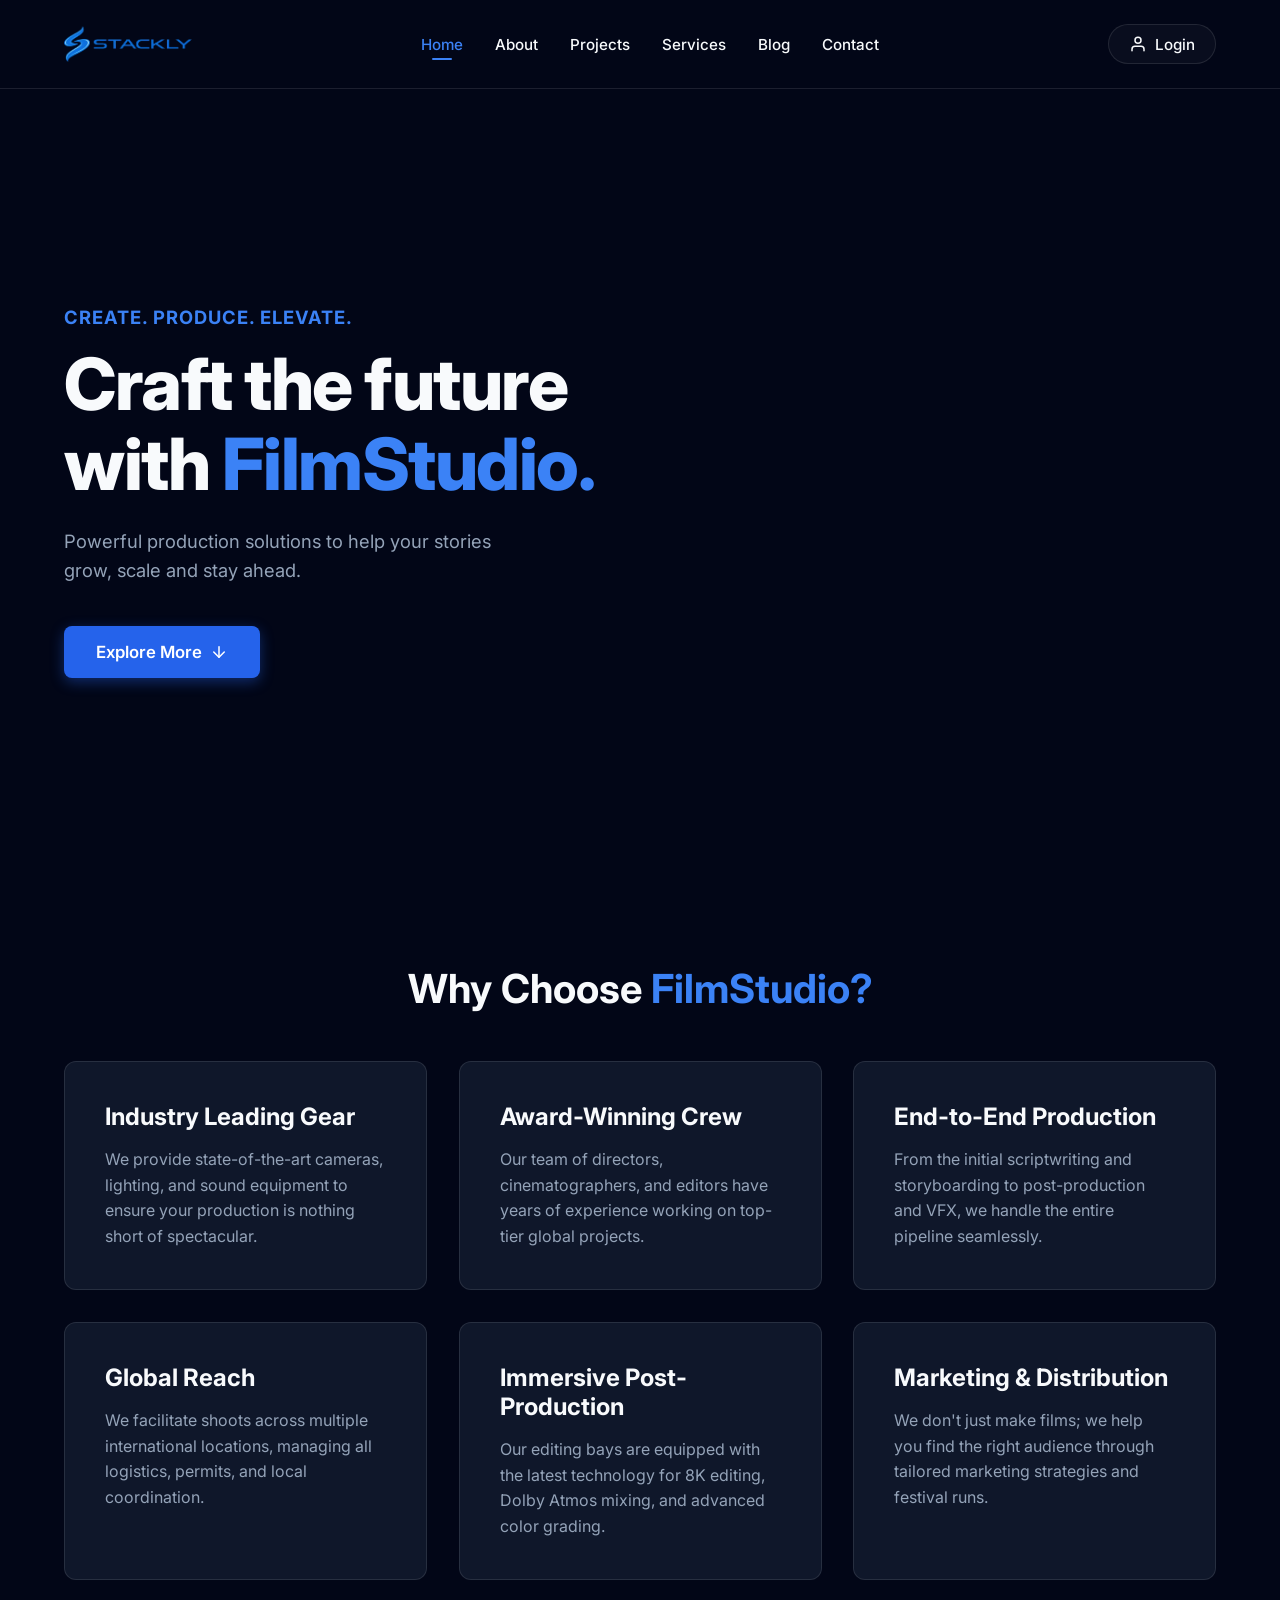
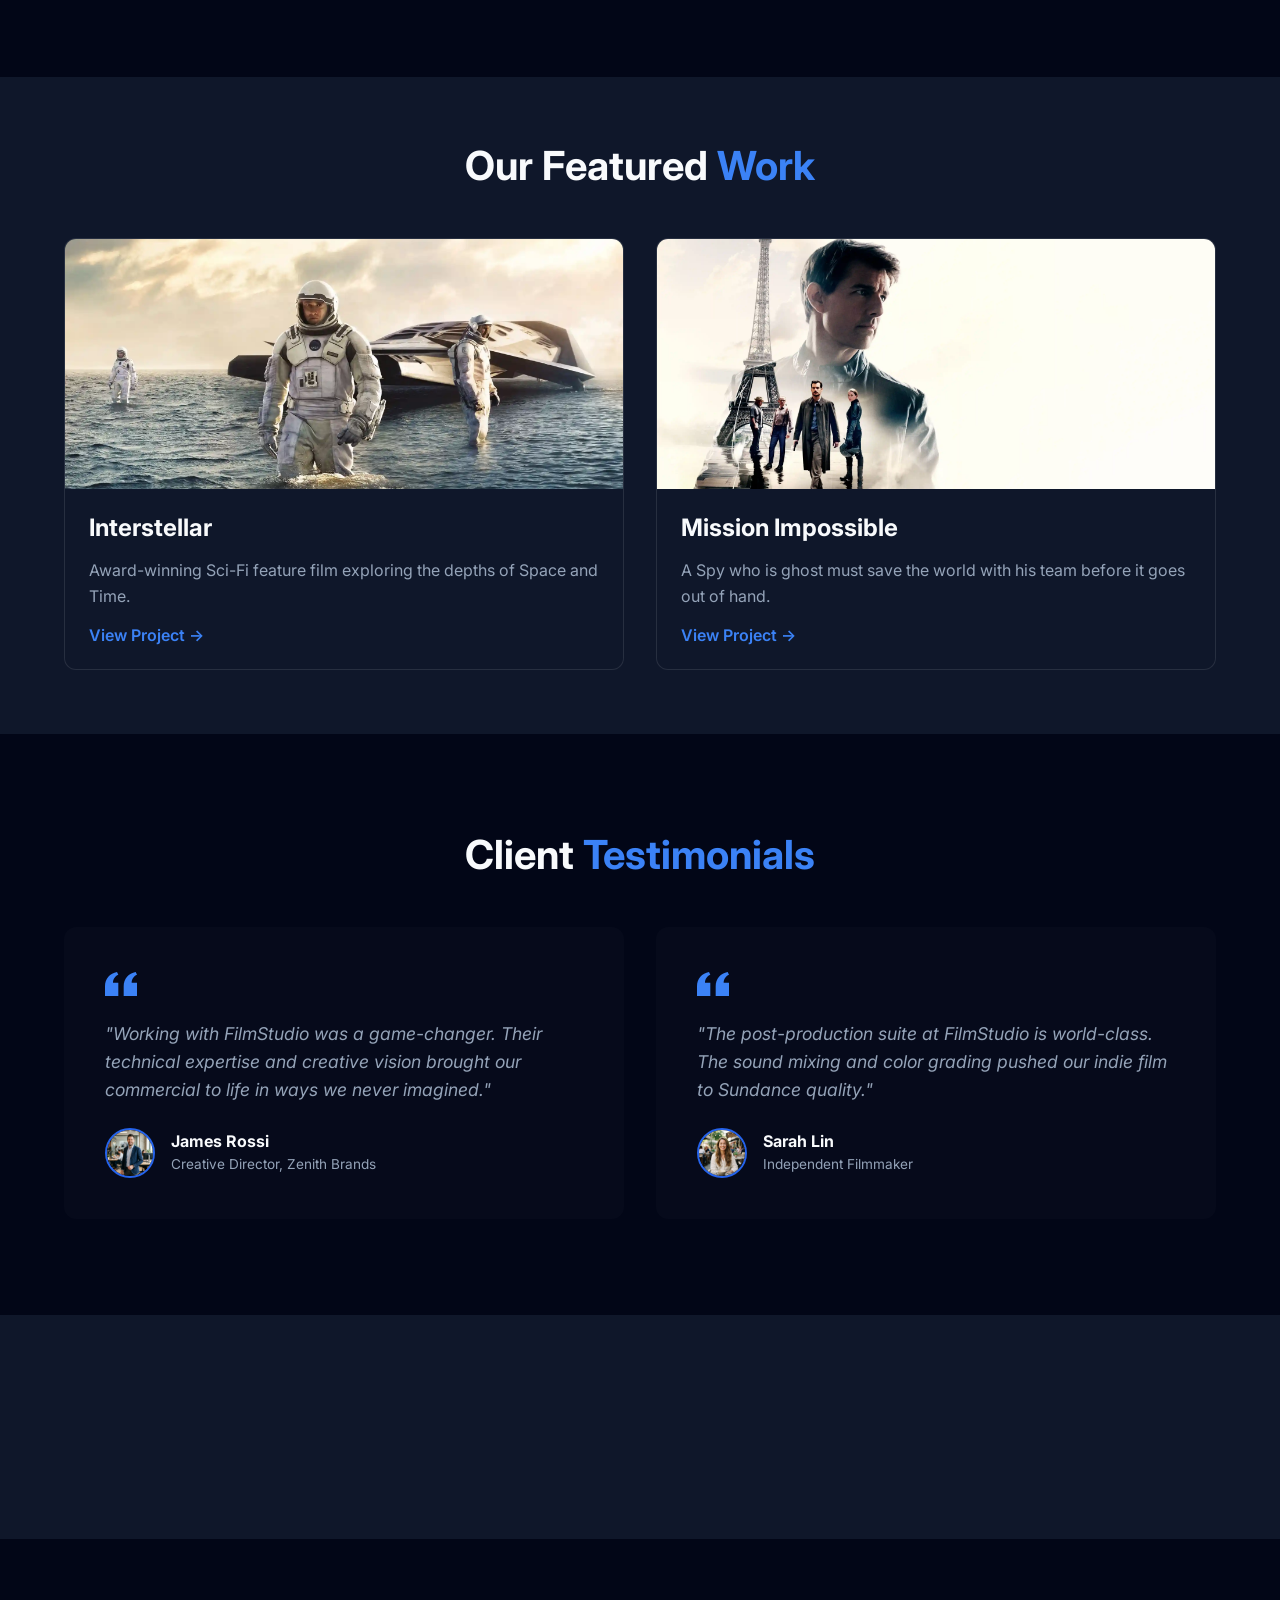
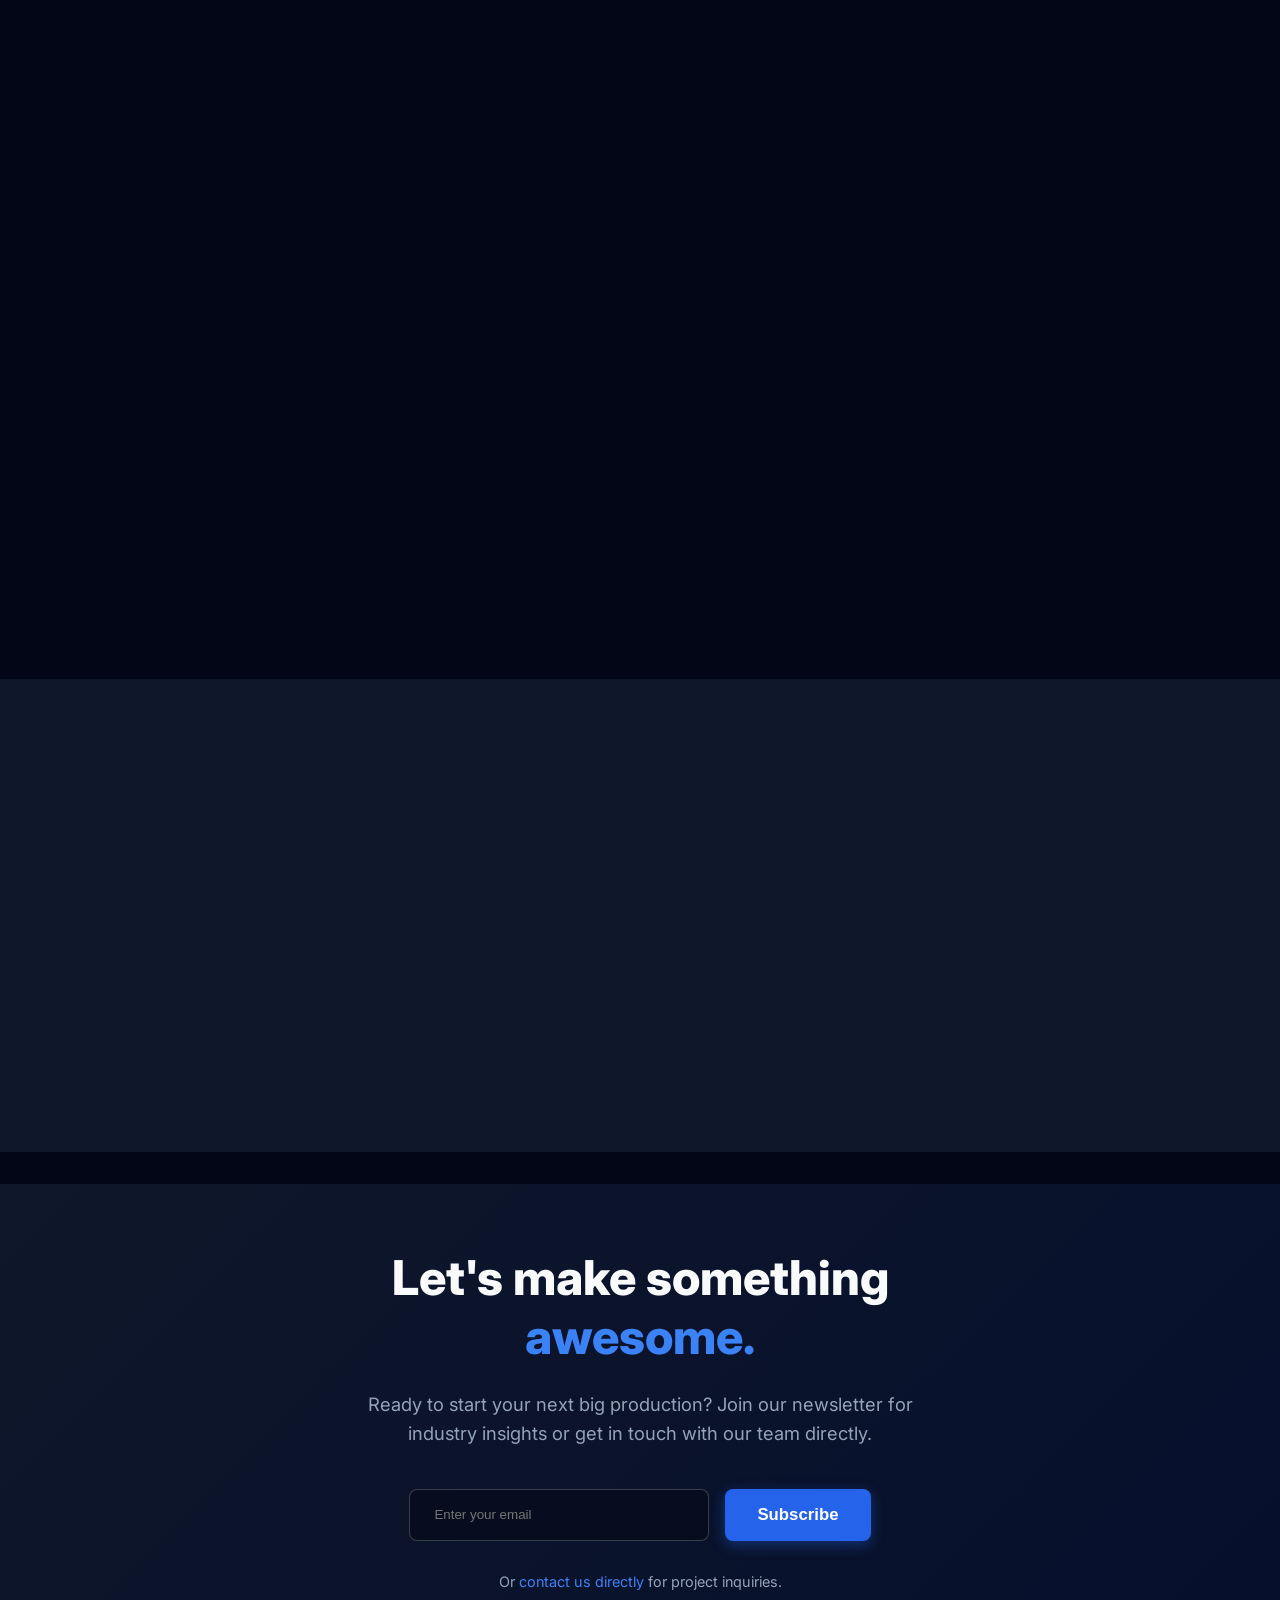
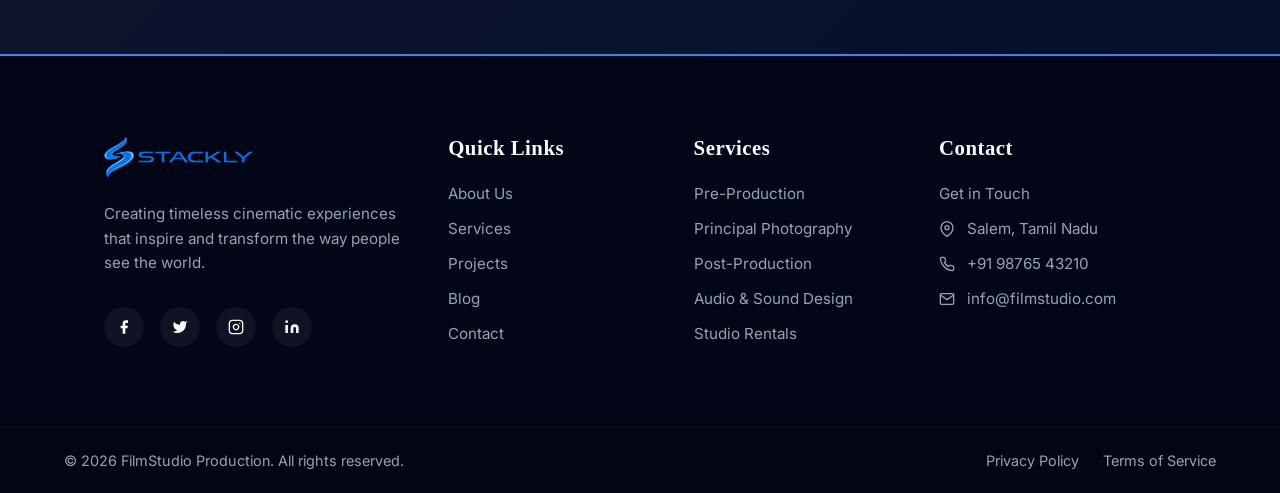
==== commit 13e40482: "Add files via upload" ====
--- a/index.html
+++ b/index.html
@@ -28,7 +28,7 @@
             position: absolute;
             top: 0; left: 0; width: 100%; height: 100%;
             background-size: cover;
-            background-position: center;
+            background-position: top center;
             opacity: 0;
             animation: fadeSlideshow 15s infinite;
         }
@@ -59,12 +59,18 @@
             <img src="assets/logo.webp" alt="Stackly" style="max-height: 36px; width: auto; display: block;">
         </a>
         <nav class="nav-links">
+            <button class="nav-close-btn" aria-label="Close Menu">
+                <svg viewBox="0 0 24 24" width="32" height="32" stroke="currentColor" stroke-width="2" fill="none"><line x1="18" y1="6" x2="6" y2="18"></line><line x1="6" y1="6" x2="18" y2="18"></line></svg>
+            </button>
             <a href="index.html" class="active">Home</a>
             <a href="about.html">About</a>
             <a href="projects.html">Projects</a>
             <a href="services.html">Services</a>
             <a href="blog.html">Blog</a>
             <a href="contact.html">Contact</a>
+            <a href="login.html" class="sidebar-login-btn">
+                <svg viewBox="0 0 24 24" width="20" height="20" fill="none" stroke="currentColor" stroke-width="2" stroke-linecap="round" stroke-linejoin="round"><path d="M20 21v-2a4 4 0 0 0-4-4H8a4 4 0 0 0-4 4v2"></path><circle cx="12" cy="7" r="4"></circle></svg> Login
+            </a>
         </nav>
         
         <button class="mobile-menu-btn" aria-label="Toggle Menu">
@@ -129,20 +135,20 @@
 
         <section class="content-section" style="background-color: var(--bg-card);">
             <h2 class="section-title animate-on-scroll">Our Featured <span class="highlight">Work</span></h2>
-            <div class="grid-container" style="grid-template-columns: repeat(auto-fit, minmax(350px, 1fr));">
+            <div class="grid-container" style="grid-template-columns: repeat(auto-fit, minmax(min(100%, 350px), 1fr));">
                 <div class="card animate-on-scroll" style="padding: 0; overflow: hidden; position: relative;">
-                    <img src="assets/projects_cover.webp" alt="Project 1" style="width: 100%; height: 250px; object-fit: cover; display: block;">
+                    <img src="assets/hero.webp" alt="Project 1" style="width: 100%; height: 250px; object-fit: cover; display: block;">
                     <div style="padding: 1.5rem;">
-                        <h3>Neon Horizons</h3>
-                        <p style="margin-bottom: 1rem;">Award-winning Sci-Fi feature film exploring the depths of AI consciousness.</p>
+                        <h3>Interstellar</h3>
+                        <p style="margin-bottom: 1rem;">Award-winning Sci-Fi feature film exploring the depths of Space and Time.</p>
                         <a href="projects.html" style="color: var(--highlight-blue); text-decoration: none; font-weight: 600;">View Project &rarr;</a>
                     </div>
                 </div>
                 <div class="card animate-on-scroll" style="padding: 0; overflow: hidden; position: relative;">
-                    <img src="assets/about_cover.webp" alt="Project 2" style="width: 100%; height: 250px; object-fit: cover; display: block;">
+                    <img src="assets/hero5.webp" alt="Project 2" style="width: 100%; height: 250px; object-fit: cover; display: block;">
                     <div style="padding: 1.5rem;">
-                        <h3>The Last Dawn</h3>
-                        <p style="margin-bottom: 1rem;">A high-octane action thriller set against the backdrop of a post-apocalyptic world.</p>
+                        <h3>Mission Impossible</h3>
+                        <p style="margin-bottom: 1rem;">A Spy who is ghost must save the world with his team before it goes out of hand.</p>
                         <a href="projects.html" style="color: var(--highlight-blue); text-decoration: none; font-weight: 600;">View Project &rarr;</a>
                     </div>
                 </div>
@@ -156,9 +162,9 @@
                     <svg viewBox="0 0 24 24" width="32" height="32" fill="var(--highlight-blue)" style="margin-bottom: 1rem;"><path d="M14.017 21v-7.391c0-5.704 3.731-9.57 8.983-10.609l.995 2.151c-2.432.917-3.995 3.638-3.995 5.849h4v10h-9.983zm-14.017 0v-7.391c0-5.704 3.748-9.57 9-10.609l.996 2.151c-2.433.917-3.996 3.638-3.996 5.849h3.983v10h-9.983z"/></svg>
                     <p style="font-size: 1.1rem; font-style: italic; margin-bottom: 1.5rem;">"Working with FilmStudio was a game-changer. Their technical expertise and creative vision brought our commercial to life in ways we never imagined."</p>
                     <div style="display: flex; align-items: center; gap: 1rem;">
-                        <div style="width: 50px; height: 50px; border-radius: 50%; background: var(--primary-blue); display: flex; align-items: center; justify-content: center; font-weight: 700; color: white;">MR</div>
+                        <img src="assets/james.webp" alt="James Rossi" style="width: 50px; height: 50px; border-radius: 50%; object-fit: cover; border: 2px solid var(--primary-blue);">
                         <div>
-                            <h4 style="color: var(--text-white); margin-bottom: 0.2rem;">Marcus Rossi</h4>
+                            <h4 style="color: var(--text-white); margin-bottom: 0.2rem;">James Rossi</h4>
                             <p style="font-size: 0.85rem; color: var(--text-gray);">Creative Director, Zenith Brands</p>
                         </div>
                     </div>
@@ -167,7 +173,7 @@
                     <svg viewBox="0 0 24 24" width="32" height="32" fill="var(--highlight-blue)" style="margin-bottom: 1rem;"><path d="M14.017 21v-7.391c0-5.704 3.731-9.57 8.983-10.609l.995 2.151c-2.432.917-3.995 3.638-3.995 5.849h4v10h-9.983zm-14.017 0v-7.391c0-5.704 3.748-9.57 9-10.609l.996 2.151c-2.433.917-3.996 3.638-3.996 5.849h3.983v10h-9.983z"/></svg>
                     <p style="font-size: 1.1rem; font-style: italic; margin-bottom: 1.5rem;">"The post-production suite at FilmStudio is world-class. The sound mixing and color grading pushed our indie film to Sundance quality."</p>
                     <div style="display: flex; align-items: center; gap: 1rem;">
-                        <div style="width: 50px; height: 50px; border-radius: 50%; background: var(--primary-blue); display: flex; align-items: center; justify-content: center; font-weight: 700; color: white;">SL</div>
+                        <img src="assets/sarah.webp" alt="Sarah Lin" style="width: 50px; height: 50px; border-radius: 50%; object-fit: cover; border: 2px solid var(--primary-blue);">
                         <div>
                             <h4 style="color: var(--text-white); margin-bottom: 0.2rem;">Sarah Lin</h4>
                             <p style="font-size: 0.85rem; color: var(--text-gray);">Independent Filmmaker</p>
@@ -280,11 +286,11 @@
                 <p class="contact-title">Get in Touch</p>
                 <div class="contact-item">
                     <svg viewBox="0 0 24 24" width="16" height="16" fill="none" stroke="currentColor" stroke-width="2" stroke-linecap="round" stroke-linejoin="round"><path d="M21 10c0 7-9 13-9 13s-9-6-9-13a9 9 0 0 1 18 0z"></path><circle cx="12" cy="10" r="3"></circle></svg>
-                    <span>Hollywood, California</span>
+                    <span>Salem, Tamil Nadu</span>
                 </div>
                 <div class="contact-item">
                     <svg viewBox="0 0 24 24" width="16" height="16" fill="none" stroke="currentColor" stroke-width="2" stroke-linecap="round" stroke-linejoin="round"><path d="M22 16.92v3a2 2 0 0 1-2.18 2 19.79 19.79 0 0 1-8.63-3.07 19.5 19.5 0 0 1-6-6 19.79 19.79 0 0 1-3.07-8.67A2 2 0 0 1 4.11 2h3a2 2 0 0 1 2 1.72 12.84 12.84 0 0 0 .7 2.81 2 2 0 0 1-.45 2.11L8.09 9.91a16 16 0 0 0 6 6l1.27-1.27a2 2 0 0 1 2.11-.45 12.84 12.84 0 0 0 2.81.7A2 2 0 0 1 22 16.92z"></path></svg>
-                    <span>+1 234 567 8901</span>
+                    <span>+91 98765 43210</span>
                 </div>
                 <div class="contact-item">
                     <svg viewBox="0 0 24 24" width="16" height="16" fill="none" stroke="currentColor" stroke-width="2" stroke-linecap="round" stroke-linejoin="round"><path d="M4 4h16c1.1 0 2 .9 2 2v12c0 1.1-.9 2-2 2H4c-1.1 0-2-.9-2-2V6c0-1.1.9-2 2-2z"></path><polyline points="22,6 12,13 2,6"></polyline></svg>
--- a/css/global.css
+++ b/css/global.css
@@ -1,388 +1,409 @@
-/* Base Reset & Variables */
-* { margin: 0; padding: 0; box-sizing: border-box; }
-:root {
-    --primary-blue: #2563eb; --primary-blue-hover: #1d4ed8; --highlight-blue: #3b82f6;
-    --bg-dark: #020617; --bg-card: #0f172a; --text-white: #f8fafc; --text-gray: #94a3b8;
-    --nav-border: rgba(255, 255, 255, 0.1);
-}
-body {
-    font-family: 'Inter', sans-serif; background-color: var(--bg-dark); color: var(--text-white);
-    min-height: 100vh; display: flex; flex-direction: column; overflow-x: hidden; scroll-behavior: smooth;
-}
-/* Navbar */
-.navbar { display: flex; justify-content: space-between; align-items: center; padding: 1.5rem 4rem; position: fixed; top: 0; left: 0; width: 100%; z-index: 100; background: rgba(2, 6, 23, 0.85); backdrop-filter: blur(12px); border-bottom: 1px solid var(--nav-border); }
-.logo { display: flex; align-items: center; gap: 0.75rem; font-size: 1.5rem; font-weight: 700; color: var(--text-white); text-decoration: none; }
-.logo svg { color: var(--highlight-blue); }
-.nav-links { display: flex; gap: 2rem; }
-.nav-links a { color: var(--text-white); text-decoration: none; font-size: 0.95rem; font-weight: 500; transition: color 0.3s ease; position: relative; }
-.nav-links a:hover, .nav-links a.active { color: var(--highlight-blue); }
-.nav-links a.active::after { content: ''; position: absolute; bottom: -6px; left: 50%; transform: translateX(-50%); width: 20px; height: 2px; background-color: var(--highlight-blue); border-radius: 2px; }
-.btn-login { display: flex; align-items: center; gap: 0.5rem; padding: 0.6rem 1.25rem; border: 1px solid var(--nav-border); border-radius: 9999px; color: var(--text-white); text-decoration: none; font-size: 0.95rem; font-weight: 500; transition: all 0.3s ease; background: rgba(255, 255, 255, 0.03); }
-.btn-login:hover { border-color: var(--highlight-blue); color: var(--highlight-blue); background: rgba(59, 130, 246, 0.05); }
-
-/* Common Hero */
-.page-hero { display: flex; align-items: center; padding: 0 4rem; position: relative; min-height: 100vh; background-size: cover; background-position: center right; background-repeat: no-repeat; }
-.hero-content { max-width: 700px; position: relative; z-index: 2; padding-top: 4rem; animation: fadeIn 1s ease-out; }
-.tagline { color: var(--highlight-blue); font-size: 1.15rem; font-weight: 700; margin-bottom: 1rem; letter-spacing: 1px; text-transform: uppercase; }
-.hero-title { font-size: 4.5rem; font-weight: 800; line-height: 1.1; margin-bottom: 1.5rem; letter-spacing: -1.5px; }
-.highlight { color: var(--highlight-blue); }
-.hero-subtitle { color: var(--text-gray); font-size: 1.15rem; line-height: 1.6; margin-bottom: 2.5rem; max-width: 550px; }
-.btn-primary { display: inline-flex; align-items: center; gap: 0.5rem; background-color: var(--primary-blue); color: white; padding: 1rem 2rem; border-radius: 8px; text-decoration: none; font-weight: 600; font-size: 1.05rem; transition: all 0.3s ease; box-shadow: 0 4px 14px rgba(37, 99, 235, 0.4); }
-.btn-primary:hover { background-color: var(--primary-blue-hover); transform: translateY(-2px); box-shadow: 0 6px 20px rgba(37, 99, 235, 0.6); }
-
-/* Common Content Section */
-.content-section { padding: 4rem 4rem; margin-bottom: 2rem; position: relative; z-index: 5; background-color: var(--bg-dark); }
-.content-section:last-of-type { margin-bottom: 0; }
-.section-title { font-size: 2.5rem; font-weight: 700; margin-bottom: 3rem; text-align: center; }
-.grid-container { display: grid; grid-template-columns: repeat(auto-fit, minmax(300px, 1fr)); gap: 2rem; max-width: 1200px; margin: 0 auto; }
-.card { background: var(--bg-card); border: 1px solid var(--nav-border); border-radius: 12px; padding: 2.5rem; transition: transform 0.3s ease, border-color 0.3s ease; }
-.card:hover { transform: translateY(-5px); border-color: var(--highlight-blue); }
-.card h3 { font-size: 1.5rem; margin-bottom: 1rem; color: var(--text-white); }
-.card p { color: var(--text-gray); line-height: 1.6; }
-.text-container { max-width: 800px; margin: 0 auto; color: var(--text-gray); line-height: 1.8; font-size: 1.1rem; }
-.text-container p { margin-bottom: 1.5rem; }
-
-/* Footer */
-.footer { 
-    background-color: var(--bg-dark); 
-    border-top: 2px solid var(--highlight-blue); 
-    padding-top: 5rem;
-    margin-top: auto;
-    color: var(--text-gray);
-}
-.footer-container {
-    max-width: 1200px;
-    margin: 0 auto;
-    display: grid;
-    grid-template-columns: 1.5fr 1fr 1fr 1.2fr;
-    gap: 3rem;
-    padding: 0 4rem 4rem 4rem;
-}
-.footer-col .footer-logo {
-    display: flex;
-    align-items: center;
-    gap: 0.75rem;
-    font-size: 1.8rem;
-    font-weight: 800;
-    color: var(--text-white);
-    text-decoration: none;
-    margin-bottom: 1.5rem;
-}
-.footer-desc { line-height: 1.6; margin-bottom: 2rem; font-size: 0.95rem; }
-.footer-col h3 { color: var(--text-white); font-size: 1.3rem; margin-bottom: 1.5rem; font-family: serif; letter-spacing: 0.5px; }
-.footer-col a { display: block; color: var(--text-gray); text-decoration: none; margin-bottom: 1rem; transition: color 0.3s ease; font-size: 0.95rem; }
-.footer-col a:hover { color: var(--text-white); }
-
-.social-links { display: flex; gap: 1rem; margin-bottom: 1rem; }
-.social-links a { display: flex; align-items: center; justify-content: center; width: 40px; height: 40px; background: rgba(255,255,255,0.05); border-radius: 50%; color: var(--text-white); transition: all 0.3s ease; margin-bottom: 0; }
-.social-links a:hover { background: var(--highlight-blue); color: white; }
-.contact-title { margin-bottom: 1rem; color: var(--text-gray); font-size: 0.95rem; }
-.contact-item { display: flex; align-items: flex-start; gap: 0.75rem; margin-bottom: 1rem; font-size: 0.95rem; }
-.contact-item svg { color: var(--text-gray); flex-shrink: 0; margin-top: 2px; }
-
-.footer-bottom { 
-    display: flex; 
-    justify-content: space-between; 
-    align-items: center; 
-    padding: 1.5rem 4rem; 
-    background: rgba(0,0,0,0.2); 
-    border-top: 1px solid rgba(255,255,255,0.05);
-    font-size: 0.9rem;
-}
-.footer-bottom-links { display: flex; gap: 1.5rem; }
-.footer-bottom-links a { color: var(--text-gray); text-decoration: none; transition: color 0.3s ease; }
-.footer-bottom-links a:hover { color: var(--text-white); }
-
-@media (max-width: 1024px) {
-    .footer-container { grid-template-columns: 1fr 1fr; }
-}
-@media (max-width: 768px) {
-    .footer-container { grid-template-columns: 1fr; padding: 0 2rem 3rem 2rem; }
-    .footer-bottom { flex-direction: column; gap: 1rem; text-align: center; padding: 1.5rem 2rem; }
-}
-
-/* Animations & Responsive */
-@keyframes fadeIn { from { opacity: 0; transform: translateY(20px); } to { opacity: 1; transform: translateY(0); } }
-@media (max-width: 1024px) { .hero-title { font-size: 3.5rem; } }
-@media (max-width: 768px) {
-    .navbar { padding: 1rem 2rem; flex-wrap: wrap; }
-    .nav-links { display: none; }
-    .page-hero { padding: 0 2rem; background-position: center; }
-    .hero-content { display: flex; flex-direction: column; align-items: center; text-align: center; }
-    .hero-title { font-size: 2.8rem; }
-    .content-section { padding: 4rem 2rem; }
-}
-
-/* Scroll Animation Utilities */
-.animate-on-scroll, 
-.card,
-.section-title {
-    opacity: 0;
-    transform: translateY(30px);
-    transition: opacity 0.8s cubic-bezier(0.16, 1, 0.3, 1), transform 0.8s cubic-bezier(0.16, 1, 0.3, 1);
-    will-change: opacity, transform;
-}
-
-.animate-on-scroll.is-visible,
-.card.is-visible,
-.section-title.is-visible {
-    opacity: 1;
-    transform: translateY(0);
-}
-
-.card:nth-child(2) { transition-delay: 0.1s; }
-.card:nth-child(3) { transition-delay: 0.2s; }
-.card:nth-child(4) { transition-delay: 0.3s; }
-.card:nth-child(5) { transition-delay: 0.4s; }
-.card:nth-child(6) { transition-delay: 0.5s; }
-
-html {
-    scroll-behavior: smooth;
-}
-
-.btn-primary, .btn-login, .card {
-    transition: all 0.4s cubic-bezier(0.16, 1, 0.3, 1);
-}
-
-.card:hover {
-    box-shadow: 0 10px 30px -10px rgba(37, 99, 235, 0.2);
-    transform: translateY(-8px) scale(1.02);
-}
-
-/* New Animations for Home Page Sections */
-.slide-in-left {
-    opacity: 0;
-    transform: translateX(-50px);
-    transition: opacity 0.8s cubic-bezier(0.16, 1, 0.3, 1), transform 0.8s cubic-bezier(0.16, 1, 0.3, 1);
-    will-change: opacity, transform;
-}
-.slide-in-right {
-    opacity: 0;
-    transform: translateX(50px);
-    transition: opacity 0.8s cubic-bezier(0.16, 1, 0.3, 1), transform 0.8s cubic-bezier(0.16, 1, 0.3, 1);
-    will-change: opacity, transform;
-}
-.fade-scale-up {
-    opacity: 0;
-    transform: scale(0.9) translateY(20px);
-    transition: opacity 0.8s cubic-bezier(0.16, 1, 0.3, 1), transform 0.8s cubic-bezier(0.16, 1, 0.3, 1);
-    will-change: opacity, transform;
-}
-
-.slide-in-left.is-visible,
-.slide-in-right.is-visible,
-.fade-scale-up.is-visible {
-    opacity: 1;
-    transform: translateX(0) scale(1) translateY(0);
-}
-
-/* --- About Page New Sections CSS --- */
-
-/* 1. Core Values (Expanding Flex Tiles) */
-.flex-tile-container {
-    display: flex; gap: 1rem; height: 350px; overflow: hidden; width: 100%; max-width: 1200px; margin: 0 auto;
-}
-.flex-tile {
-    flex: 1; background: var(--bg-card); border-radius: 12px; transition: flex 0.6s cubic-bezier(0.25, 1, 0.5, 1), background 0.4s ease; padding: 2rem; display: flex; flex-direction: column; justify-content: flex-end; position: relative; overflow: hidden; border: 1px solid rgba(255,255,255,0.05);
-}
-.flex-tile:hover {
-    flex: 3; background: rgba(37, 99, 235, 0.1); border-color: var(--highlight-blue);
-}
-.flex-tile h3 { font-size: 1.5rem; color: var(--text-white); margin-bottom: 0.5rem; white-space: nowrap; transition: transform 0.4s ease; }
-.flex-tile p { color: var(--text-gray); opacity: 0; transform: translateY(20px); transition: opacity 0.4s ease, transform 0.4s ease; transition-delay: 0.1s; }
-.flex-tile:hover h3 { transform: translateY(-10px); }
-.flex-tile:hover p { opacity: 1; transform: translateY(0); }
-.reveal-rotate { opacity: 0; transform: perspective(1000px) rotateX(-20deg) translateY(40px); transition: all 0.8s ease; will-change: opacity, transform; }
-.reveal-rotate.is-visible { opacity: 1; transform: perspective(1000px) rotateX(0deg) translateY(0); }
-
-/* 2. Vertical Timeline */
-.vertical-timeline {
-    position: relative; max-width: 800px; margin: 0 auto; padding: 2rem 0;
-}
-.vertical-timeline::before {
-    content: ''; position: absolute; top: 0; bottom: 0; left: 50%; width: 2px; background: rgba(59, 130, 246, 0.3); transform: translateX(-50%);
-}
-.timeline-node {
-    display: flex; justify-content: space-between; align-items: center; width: 100%; margin-bottom: 4rem; position: relative; opacity: 0; transform: translateY(30px); transition: all 0.8s ease;
-}
-.timeline-node.is-visible { opacity: 1; transform: translateY(0); }
-.timeline-content { width: 45%; background: var(--bg-card); padding: 2rem; border-radius: 12px; border: 1px solid rgba(255,255,255,0.05); position: relative; }
-.timeline-node:nth-child(even) { flex-direction: row-reverse; }
-.timeline-year {
-    position: absolute; left: 50%; top: 50%; transform: translate(-50%, -50%); background: var(--bg-dark); color: var(--highlight-blue); font-weight: 800; font-size: 1.2rem; padding: 0.5rem 1rem; border-radius: 20px; border: 2px solid var(--highlight-blue); z-index: 2; box-shadow: 0 0 15px rgba(59, 130, 246, 0.3);
-}
-
-/* 3. Parallax Section */
-.parallax-section {
-    background-image: url('../assets/projects_cover.webp'); background-attachment: fixed; background-position: center; background-repeat: no-repeat; background-size: cover; position: relative; padding: 8rem 2rem; text-align: center; margin-bottom: 2rem;
-}
-.parallax-section::before {
-    content: ''; position: absolute; top: 0; left: 0; width: 100%; height: 100%; background: rgba(2, 6, 23, 0.85); z-index: 1;
-}
-.parallax-content {
-    position: relative; z-index: 2; max-width: 1000px; margin: 0 auto; display: flex; gap: 2rem; flex-wrap: wrap; justify-content: center;
-}
-.float-up { opacity: 0; transform: translateY(50px); transition: all 0.8s cubic-bezier(0.16, 1, 0.3, 1); }
-.float-up.is-visible { opacity: 1; transform: translateY(0); }
-
-/* 4. Asymmetric Culture Showcase */
-.asymmetric-grid {
-    display: grid; grid-template-columns: 1fr 1fr; gap: 4rem; align-items: center; max-width: 1200px; margin: 0 auto;
-}
-.zoom-in-bounce { opacity: 0; transform: scale(0.8); transition: all 0.8s cubic-bezier(0.34, 1.56, 0.64, 1); }
-.zoom-in-bounce.is-visible { opacity: 1; transform: scale(1); }
-
-/* 5. Glowing Border CTA */
-.glowing-cta-wrapper {
-    position: relative; max-width: 700px; margin: 0 auto; padding: 3px; border-radius: 16px; overflow: hidden; background: var(--bg-dark); z-index: 1;
-}
-.glowing-cta-wrapper::before {
-    content: ''; position: absolute; top: -50%; left: -50%; width: 200%; height: 200%; background: conic-gradient(transparent, transparent, transparent, var(--highlight-blue)); animation: border-spin 4s linear infinite; z-index: -2;
-}
-.glowing-cta-wrapper::after {
-    content: ''; position: absolute; inset: 3px; background: var(--bg-card); border-radius: 14px; z-index: -1;
-}
-.glowing-cta-content { padding: 4rem 2rem; text-align: center; }
-@keyframes border-spin { 100% { transform: rotate(360deg); } }
-
-@media (max-width: 768px) {
-    .flex-tile-container { flex-direction: column; height: auto; }
-    .vertical-timeline::before { left: 0; }
-    .timeline-node { flex-direction: column !important; align-items: flex-start; padding-left: 2rem; }
-    .timeline-year { left: 0; top: 0; transform: translate(-50%, 0); }
-    .timeline-content { width: 100%; }
-    .asymmetric-grid { grid-template-columns: 1fr; gap: 2rem; }
-}
-
-/* --- Netflix Style Projects Page CSS --- */
-.netflix-container {
-    padding: 0 4rem;
-    margin-bottom: 4rem;
-    position: relative;
-    z-index: 5;
-    background-color: var(--bg-dark);
-}
-.netflix-category-title {
-    font-size: 1.5rem;
-    font-weight: 700;
-    color: var(--text-white);
-    margin-bottom: 1rem;
-    margin-top: 3rem;
-}
-.netflix-row {
-    padding: 2rem 40px;
-    margin: -2rem -40px;
-    position: relative;
-    z-index: 1;
-    transition: z-index 0s;
-    overflow-x: auto;
-    -ms-overflow-style: none; /* IE and Edge */
-    scrollbar-width: none; /* Firefox */
-}
-.netflix-row::-webkit-scrollbar {
-    display: none; /* Chrome, Safari and Opera */
-}
-.netflix-row:hover { z-index: 20; }
-.netflix-row-inner {
-    display: flex;
-    gap: 0.5rem;
-    width: max-content;
-    position: relative;
-}
-.netflix-card {
-    flex: 0 0 auto;
-    width: 250px;
-    height: 140px;
-    position: relative;
-    border-radius: 4px;
-    transition: transform 0.4s cubic-bezier(0.16, 1, 0.3, 1), box-shadow 0.4s ease;
-    cursor: pointer;
-}
-.netflix-card img {
-    width: 100%;
-    height: 100%;
-    object-fit: cover;
-    border-radius: 4px;
-}
-.netflix-card-overlay {
-    position: absolute;
-    inset: 0;
-    background: linear-gradient(to top, rgba(0,0,0,0.9) 0%, transparent 100%);
-    border-radius: 4px;
-    opacity: 0;
-    transition: opacity 0.3s ease;
-    display: flex;
-    flex-direction: column;
-    justify-content: flex-end;
-    padding: 1rem;
-}
-.netflix-card:hover {
-    transform: scale(1.3);
-    z-index: 10;
-    box-shadow: 0 10px 20px rgba(0,0,0,0.8);
-}
-.netflix-card:hover .netflix-card-overlay {
-    opacity: 1;
-}
-.netflix-card h4 {
-    color: white;
-    font-size: 0.9rem;
-    margin-bottom: 0.2rem;
-}
-.netflix-card p {
-    color: var(--text-gray);
-    font-size: 0.75rem;
-}
-
-/* Fix for Netflix row card overlap bug */
-.netflix-row { position: relative; z-index: 1; transition: z-index 0s; }
-.netflix-row:hover { z-index: 20; }
-.netflix-container { overflow: hidden; } /* Ensure rows don't break horizontal flow */
-
-/* --- Projects Page New Sections --- */
-
-/* 1. Director's Spotlight Parallax */
-.spotlight-parallax {
-    background-image: url('../assets/about_cover.webp');
-    background-attachment: fixed; background-position: center; background-repeat: no-repeat; background-size: cover; position: relative; padding: 10rem 2rem; text-align: center;
-    margin: 4rem -4rem; /* Break out of netflix-container padding */
-}
-.spotlight-parallax::before {
-    content: ''; position: absolute; inset: 0; background: linear-gradient(0deg, var(--bg-dark) 0%, rgba(2,6,23,0.6) 50%, var(--bg-dark) 100%); z-index: 1;
-}
-.spotlight-content { position: relative; z-index: 2; max-width: 800px; margin: 0 auto; }
-.blur-reveal { filter: blur(20px); opacity: 0; transform: scale(1.1); transition: all 1.2s cubic-bezier(0.16, 1, 0.3, 1); }
-.blur-reveal.is-visible { filter: blur(0); opacity: 1; transform: scale(1); }
-
-/* 2. VFX Breakdown Interactive */
-.vfx-breakdown-container { display: flex; gap: 2rem; max-width: 1200px; margin: 0 auto; overflow: hidden; padding: 4rem 2rem; }
-.vfx-half { flex: 1; position: relative; border-radius: 12px; overflow: hidden; height: 400px; }
-.vfx-half img { width: 100%; height: 100%; object-fit: cover; }
-.vfx-label { position: absolute; bottom: 20px; left: 20px; background: rgba(0,0,0,0.7); backdrop-filter: blur(5px); color: white; padding: 0.5rem 1.5rem; border-radius: 30px; font-weight: 600; font-size: 0.9rem; letter-spacing: 1px; border: 1px solid rgba(255,255,255,0.2); }
-.split-reveal-left { transform: translateX(-100px); opacity: 0; transition: all 1s cubic-bezier(0.25, 1, 0.5, 1); }
-.split-reveal-right { transform: translateX(100px); opacity: 0; transition: all 1s cubic-bezier(0.25, 1, 0.5, 1); }
-.split-reveal-left.is-visible, .split-reveal-right.is-visible { transform: translateX(0); opacity: 1; }
-
-/* 3. Upcoming Marquee */
-.marquee-container { width: 100%; overflow: hidden; background: var(--bg-card); padding: 3rem 0; border-top: 1px solid rgba(255,255,255,0.05); border-bottom: 1px solid rgba(255,255,255,0.05); display: flex; white-space: nowrap; }
-.marquee-content { display: flex; animation: marquee-scroll 30s linear infinite; }
-.marquee-item { font-size: 3rem; font-weight: 800; color: transparent; -webkit-text-stroke: 1px rgba(255,255,255,0.2); padding: 0 3rem; display: flex; align-items: center; text-transform: uppercase; }
-.marquee-item:hover { color: var(--highlight-blue); -webkit-text-stroke: 0px; cursor: default; transition: color 0.3s ease; }
-.marquee-dot { display: inline-block; width: 15px; height: 15px; background: var(--highlight-blue); border-radius: 50%; margin: 0 3rem; box-shadow: 0 0 15px var(--highlight-blue); }
-
-@keyframes marquee-scroll {
-    0% { transform: translateX(0); }
-    100% { transform: translateX(-50%); }
-}
-
-@media (max-width: 768px) {
-    .netflix-container { padding: 0 1.5rem; }
-    .netflix-card { width: 150px; height: 84px; }
-    .spotlight-parallax { margin: 4rem -1.5rem; }
-    .vfx-breakdown-container { flex-direction: column; }
-    .vfx-half { height: 250px; }
-    .marquee-item { font-size: 2rem; }
-}
+.nav-close-btn { display: none; }
+/* Base Reset & Variables */
+* { margin: 0; padding: 0; box-sizing: border-box; }
+:root {
+    --primary-blue: #2563eb; --primary-blue-hover: #1d4ed8; --highlight-blue: #3b82f6;
+    --bg-dark: #020617; --bg-card: #0f172a; --text-white: #f8fafc; --text-gray: #94a3b8;
+    --nav-border: rgba(255, 255, 255, 0.1);
+}
+body {
+    font-family: 'Inter', sans-serif; background-color: var(--bg-dark); color: var(--text-white);
+    min-height: 100vh; display: flex; flex-direction: column; overflow-x: hidden; scroll-behavior: smooth;
+}
+/* Navbar */
+.navbar { display: flex; justify-content: space-between; align-items: center; padding: 1.5rem 4rem; position: fixed; top: 0; left: 0; width: 100%; z-index: 100; background: var(--bg-dark); border-bottom: 1px solid var(--nav-border); }
+
+main { margin-top: 84px; }
+.logo { display: flex; align-items: center; gap: 0.75rem; font-size: 1.5rem; font-weight: 700; color: var(--text-white); text-decoration: none; }
+.logo svg { color: var(--highlight-blue); }
+.nav-links { display: flex; gap: 2rem; }
+.nav-links a { color: var(--text-white); text-decoration: none; font-size: 0.95rem; font-weight: 500; transition: color 0.3s ease; position: relative; }
+.nav-links a:hover, .nav-links a.active { color: var(--highlight-blue); }
+.nav-links a.active::after { content: ''; position: absolute; bottom: -6px; left: 50%; transform: translateX(-50%); width: 20px; height: 2px; background-color: var(--highlight-blue); border-radius: 2px; }
+.btn-login { display: flex; align-items: center; gap: 0.5rem; padding: 0.6rem 1.25rem; border: 1px solid var(--nav-border); border-radius: 9999px; color: var(--text-white); text-decoration: none; font-size: 0.95rem; font-weight: 500; transition: all 0.3s ease; background: rgba(255, 255, 255, 0.03); }
+.btn-login:hover { border-color: var(--highlight-blue); color: var(--highlight-blue); background: rgba(59, 130, 246, 0.05); }
+
+/* Common Hero */
+.page-hero { display: flex; align-items: center; padding: 0 4rem; position: relative; min-height: calc(100vh - 84px); background-size: cover; background-position: center; background-repeat: no-repeat; }
+.hero-content { max-width: 700px; position: relative; z-index: 2; animation: fadeIn 1s ease-out; }
+.tagline { color: var(--highlight-blue); font-size: 1.15rem; font-weight: 700; margin-bottom: 1rem; letter-spacing: 1px; text-transform: uppercase; }
+.hero-title { font-size: 4.5rem; font-weight: 800; line-height: 1.1; margin-bottom: 1.5rem; letter-spacing: -1.5px; }
+.highlight { color: var(--highlight-blue); }
+.hero-subtitle { color: var(--text-gray); font-size: 1.15rem; line-height: 1.6; margin-bottom: 2.5rem; max-width: 550px; }
+.btn-primary { display: inline-flex; align-items: center; gap: 0.5rem; background-color: var(--primary-blue); color: white; padding: 1rem 2rem; border-radius: 8px; text-decoration: none; font-weight: 600; font-size: 1.05rem; transition: all 0.3s ease; box-shadow: 0 4px 14px rgba(37, 99, 235, 0.4); }
+.btn-primary:hover { background-color: var(--primary-blue-hover); transform: translateY(-2px); box-shadow: 0 6px 20px rgba(37, 99, 235, 0.6); }
+
+/* Common Content Section */
+.content-section { padding: 4rem 4rem; margin-bottom: 2rem; position: relative; z-index: 5; background-color: var(--bg-dark); }
+.content-section:last-of-type { margin-bottom: 0; }
+.section-title { font-size: 2.5rem; font-weight: 700; margin-bottom: 3rem; text-align: center; }
+.grid-container { display: grid; grid-template-columns: repeat(auto-fit, minmax(min(100%, 300px), 1fr)); gap: 2rem; max-width: 1200px; margin: 0 auto; }
+.card { background: var(--bg-card); border: 1px solid var(--nav-border); border-radius: 12px; padding: 2.5rem; transition: transform 0.3s ease, border-color 0.3s ease; }
+.card:hover { transform: translateY(-5px); border-color: var(--highlight-blue); }
+.card h3 { font-size: 1.5rem; margin-bottom: 1rem; color: var(--text-white); }
+.card p { color: var(--text-gray); line-height: 1.6; }
+.text-container { max-width: 800px; margin: 0 auto; color: var(--text-gray); line-height: 1.8; font-size: 1.1rem; }
+.text-container p { margin-bottom: 1.5rem; }
+
+/* Footer */
+.footer { 
+    background-color: var(--bg-dark); 
+    border-top: 2px solid var(--highlight-blue); 
+    padding-top: 5rem;
+    margin-top: auto;
+    color: var(--text-gray);
+}
+.footer-container {
+    max-width: 1200px;
+    margin: 0 auto;
+    display: grid;
+    grid-template-columns: 1.5fr 1fr 1fr 1.2fr;
+    gap: 3rem;
+    padding: 0 4rem 4rem 4rem;
+}
+.footer-col .footer-logo {
+    display: flex;
+    align-items: center;
+    gap: 0.75rem;
+    font-size: 1.8rem;
+    font-weight: 800;
+    color: var(--text-white);
+    text-decoration: none;
+    margin-bottom: 1.5rem;
+}
+.footer-desc { line-height: 1.6; margin-bottom: 2rem; font-size: 0.95rem; }
+.footer-col h3 { color: var(--text-white); font-size: 1.3rem; margin-bottom: 1.5rem; font-family: serif; letter-spacing: 0.5px; }
+.footer-col a { display: block; color: var(--text-gray); text-decoration: none; margin-bottom: 1rem; transition: color 0.3s ease; font-size: 0.95rem; }
+.footer-col a:hover { color: var(--text-white); }
+
+.social-links { display: flex; gap: 1rem; margin-bottom: 1rem; }
+.social-links a { display: flex; align-items: center; justify-content: center; width: 40px; height: 40px; background: rgba(255,255,255,0.05); border-radius: 50%; color: var(--text-white); transition: all 0.3s ease; margin-bottom: 0; }
+.social-links a:hover { background: var(--highlight-blue); color: white; }
+.contact-title { margin-bottom: 1rem; color: var(--text-gray); font-size: 0.95rem; }
+.contact-item { display: flex; align-items: flex-start; gap: 0.75rem; margin-bottom: 1rem; font-size: 0.95rem; }
+.contact-item svg { color: var(--text-gray); flex-shrink: 0; margin-top: 2px; }
+
+.footer-bottom { 
+    display: flex; 
+    justify-content: space-between; 
+    align-items: center; 
+    padding: 1.5rem 4rem; 
+    background: rgba(0,0,0,0.2); 
+    border-top: 1px solid rgba(255,255,255,0.05);
+    font-size: 0.9rem;
+}
+.footer-bottom-links { display: flex; gap: 1.5rem; }
+.footer-bottom-links a { color: var(--text-gray); text-decoration: none; transition: color 0.3s ease; }
+.footer-bottom-links a:hover { color: var(--text-white); }
+
+@media (max-width: 1024px) {
+    .footer-container { grid-template-columns: 1fr 1fr; }
+}
+@media (max-width: 1024px) {
+    .footer-container { grid-template-columns: 1fr; padding: 0 2rem 3rem 2rem; }
+    .footer-bottom { flex-direction: column; gap: 1rem; text-align: center; padding: 1.5rem 2rem; }
+}
+
+/* Animations & Responsive */
+@keyframes fadeIn { from { opacity: 0; transform: translateY(20px); } to { opacity: 1; transform: translateY(0); } }
+@media (max-width: 1024px) { .hero-title { font-size: 3.5rem; } }
+@media (max-width: 1024px) {
+    .navbar { padding: 1rem 2rem; flex-wrap: wrap; }
+    .nav-links { display: flex; }
+    .page-hero { padding: 0 2rem; background-position: center; justify-content: center; }
+    .hero-content { display: flex; flex-direction: column; align-items: center; text-align: center; }
+    .hero-title { font-size: 2.8rem; }
+    .content-section { padding: 4rem 2rem; }
+}
+
+/* Scroll Animation Utilities */
+.animate-on-scroll, 
+.card,
+.section-title {
+    opacity: 0;
+    transform: translateY(30px);
+    transition: opacity 0.8s cubic-bezier(0.16, 1, 0.3, 1), transform 0.8s cubic-bezier(0.16, 1, 0.3, 1);
+    will-change: opacity, transform;
+}
+
+.animate-on-scroll.is-visible,
+.card.is-visible,
+.section-title.is-visible {
+    opacity: 1;
+    transform: translateY(0);
+}
+
+.card:nth-child(2) { transition-delay: 0.1s; }
+.card:nth-child(3) { transition-delay: 0.2s; }
+.card:nth-child(4) { transition-delay: 0.3s; }
+.card:nth-child(5) { transition-delay: 0.4s; }
+.card:nth-child(6) { transition-delay: 0.5s; }
+
+html {
+    scroll-behavior: smooth;
+}
+
+.btn-primary, .btn-login, .card {
+    transition: all 0.4s cubic-bezier(0.16, 1, 0.3, 1);
+}
+
+.card:hover {
+    box-shadow: 0 10px 30px -10px rgba(37, 99, 235, 0.2);
+    transform: translateY(-8px) scale(1.02);
+}
+
+/* New Animations for Home Page Sections */
+.slide-in-left {
+    opacity: 0;
+    transform: translateX(-50px);
+    transition: opacity 0.8s cubic-bezier(0.16, 1, 0.3, 1), transform 0.8s cubic-bezier(0.16, 1, 0.3, 1);
+    will-change: opacity, transform;
+}
+.slide-in-right {
+    opacity: 0;
+    transform: translateX(50px);
+    transition: opacity 0.8s cubic-bezier(0.16, 1, 0.3, 1), transform 0.8s cubic-bezier(0.16, 1, 0.3, 1);
+    will-change: opacity, transform;
+}
+.fade-scale-up {
+    opacity: 0;
+    transform: scale(0.9) translateY(20px);
+    transition: opacity 0.8s cubic-bezier(0.16, 1, 0.3, 1), transform 0.8s cubic-bezier(0.16, 1, 0.3, 1);
+    will-change: opacity, transform;
+}
+
+.slide-in-left.is-visible,
+.slide-in-right.is-visible,
+.fade-scale-up.is-visible {
+    opacity: 1;
+    transform: translateX(0) scale(1) translateY(0);
+}
+
+/* --- About Page New Sections CSS --- */
+
+/* 1. Core Values (Expanding Flex Tiles) */
+.flex-tile-container {
+    display: flex; gap: 1rem; height: 350px; overflow: hidden; width: 100%; max-width: 1200px; margin: 0 auto;
+}
+.flex-tile {
+    flex: 1; background: var(--bg-card); border-radius: 12px; transition: flex 0.6s cubic-bezier(0.25, 1, 0.5, 1), background 0.4s ease; padding: 2rem; display: flex; flex-direction: column; justify-content: flex-end; position: relative; overflow: hidden; border: 1px solid rgba(255,255,255,0.05);
+}
+.flex-tile:hover {
+    flex: 3; background: rgba(37, 99, 235, 0.1); border-color: var(--highlight-blue);
+}
+.flex-tile h3 { font-size: 1.5rem; color: var(--text-white); margin-bottom: 0.5rem; white-space: nowrap; transition: transform 0.4s ease; }
+.flex-tile p { color: var(--text-gray); opacity: 0; transform: translateY(20px); transition: opacity 0.4s ease, transform 0.4s ease; transition-delay: 0.1s; }
+.flex-tile:hover h3 { transform: translateY(-10px); }
+.flex-tile:hover p { opacity: 1; transform: translateY(0); }
+
+.flex-tile .tile-bg {
+    position: absolute;
+    top: 0;
+    left: 0;
+    width: 100%;
+    height: 100%;
+    object-fit: cover;
+    opacity: 0;
+    transition: opacity 0.5s ease, transform 0.6s cubic-bezier(0.25, 1, 0.5, 1);
+    z-index: 0;
+    transform: scale(1.1);
+}
+.flex-tile:hover .tile-bg {
+    opacity: 0.4;
+    transform: scale(1);
+}
+
+.reveal-rotate { opacity: 0; transform: perspective(1000px) rotateX(-20deg) translateY(40px); transition: all 0.8s ease; will-change: opacity, transform; }
+.reveal-rotate.is-visible { opacity: 1; transform: perspective(1000px) rotateX(0deg) translateY(0); }
+
+/* 2. Vertical Timeline */
+.vertical-timeline {
+    position: relative; max-width: 800px; margin: 0 auto; padding: 2rem 0;
+}
+.vertical-timeline::before {
+    content: ''; position: absolute; top: 0; bottom: 0; left: 50%; width: 2px; background: rgba(59, 130, 246, 0.3); transform: translateX(-50%);
+}
+.timeline-node {
+    display: flex; justify-content: space-between; align-items: center; width: 100%; margin-bottom: 4rem; position: relative; opacity: 0; transform: translateY(30px); transition: all 0.8s ease;
+}
+.timeline-node.is-visible { opacity: 1; transform: translateY(0); }
+.timeline-content { width: 45%; background: var(--bg-card); padding: 2rem; border-radius: 12px; border: 1px solid rgba(255,255,255,0.05); position: relative; }
+.timeline-node:nth-child(even) { flex-direction: row-reverse; }
+.timeline-year {
+    position: absolute; left: 50%; top: 50%; transform: translate(-50%, -50%); background: var(--bg-dark); color: var(--highlight-blue); font-weight: 800; font-size: 1.2rem; padding: 0.5rem 1rem; border-radius: 20px; border: 2px solid var(--highlight-blue); z-index: 2; box-shadow: 0 0 15px rgba(59, 130, 246, 0.3);
+}
+
+/* 3. Parallax Section */
+.parallax-section {
+    background-image: url('../assets/projects_cover.webp'); background-attachment: fixed; background-position: center; background-repeat: no-repeat; background-size: cover; position: relative; padding: 8rem 2rem; text-align: center; margin-bottom: 2rem;
+}
+.parallax-section::before {
+    content: ''; position: absolute; top: 0; left: 0; width: 100%; height: 100%; background: rgba(2, 6, 23, 0.85); z-index: 1;
+}
+.parallax-content {
+    position: relative; z-index: 2; max-width: 1000px; margin: 0 auto; display: flex; gap: 2rem; flex-wrap: wrap; justify-content: center;
+}
+.float-up { opacity: 0; transform: translateY(50px); transition: all 0.8s cubic-bezier(0.16, 1, 0.3, 1); }
+.float-up.is-visible { opacity: 1; transform: translateY(0); }
+
+/* 4. Asymmetric Culture Showcase */
+.asymmetric-grid {
+    display: grid; grid-template-columns: 1fr 1fr; gap: 4rem; align-items: center; max-width: 1200px; margin: 0 auto;
+}
+.zoom-in-bounce { opacity: 0; transform: scale(0.8); transition: all 0.8s cubic-bezier(0.34, 1.56, 0.64, 1); }
+.zoom-in-bounce.is-visible { opacity: 1; transform: scale(1); }
+
+/* 5. Glowing Border CTA */
+.glowing-cta-wrapper {
+    position: relative; max-width: 700px; margin: 0 auto; padding: 3px; border-radius: 16px; overflow: hidden; background: var(--bg-dark); z-index: 1;
+}
+.glowing-cta-wrapper::before {
+    content: ''; position: absolute; top: -50%; left: -50%; width: 200%; height: 200%; background: conic-gradient(transparent, transparent, transparent, var(--highlight-blue)); animation: border-spin 4s linear infinite; z-index: -2;
+}
+.glowing-cta-wrapper::after {
+    content: ''; position: absolute; inset: 3px; background: var(--bg-card); border-radius: 14px; z-index: -1;
+}
+.glowing-cta-content { padding: 4rem 2rem; text-align: center; }
+@keyframes border-spin { 100% { transform: rotate(360deg); } }
+
+@media (max-width: 1024px) {
+    .flex-tile-container { flex-direction: column; height: auto; }
+    .vertical-timeline::before { left: 0; }
+    .timeline-node { flex-direction: column !important; align-items: flex-start; padding-left: 2rem; }
+    .timeline-year { left: 0; top: 0; transform: translate(-50%, 0); }
+    .timeline-content { width: 100%; }
+    .asymmetric-grid { grid-template-columns: 1fr; gap: 2rem; }
+}
+
+/* --- Netflix Style Projects Page CSS --- */
+.netflix-container {
+    padding: 0 4rem;
+    margin-bottom: 4rem;
+    position: relative;
+    z-index: 5;
+    background-color: var(--bg-dark);
+}
+.netflix-category-title {
+    font-size: 1.5rem;
+    font-weight: 700;
+    color: var(--text-white);
+    margin-bottom: 1rem;
+    margin-top: 3rem;
+}
+.netflix-row {
+    padding: 2rem 40px;
+    margin: -2rem -40px;
+    position: relative;
+    z-index: 1;
+    transition: z-index 0s;
+    overflow-x: auto;
+    -ms-overflow-style: none; /* IE and Edge */
+    scrollbar-width: none; /* Firefox */
+}
+.netflix-row::-webkit-scrollbar {
+    display: none; /* Chrome, Safari and Opera */
+}
+.netflix-row:hover { z-index: 20; }
+.netflix-row-inner {
+    display: flex;
+    gap: 0.5rem;
+    width: max-content;
+    position: relative;
+}
+.netflix-card {
+    flex: 0 0 auto;
+    width: 250px;
+    height: 140px;
+    position: relative;
+    border-radius: 4px;
+    transition: transform 0.4s cubic-bezier(0.16, 1, 0.3, 1), box-shadow 0.4s ease;
+    cursor: pointer;
+}
+.netflix-card img {
+    width: 100%;
+    height: 100%;
+    object-fit: cover;
+    border-radius: 4px;
+}
+.netflix-card-overlay {
+    position: absolute;
+    inset: 0;
+    background: linear-gradient(to top, rgba(0,0,0,0.9) 0%, transparent 100%);
+    border-radius: 4px;
+    opacity: 0;
+    transition: opacity 0.3s ease;
+    display: flex;
+    flex-direction: column;
+    justify-content: flex-end;
+    padding: 1rem;
+}
+.netflix-card:hover {
+    transform: scale(1.3);
+    z-index: 10;
+    box-shadow: 0 10px 20px rgba(0,0,0,0.8);
+}
+.netflix-card:hover .netflix-card-overlay {
+    opacity: 1;
+}
+.netflix-card h4 {
+    color: white;
+    font-size: 0.9rem;
+    margin-bottom: 0.2rem;
+}
+.netflix-card p {
+    color: var(--text-gray);
+    font-size: 0.75rem;
+}
+
+/* Fix for Netflix row card overlap bug */
+.netflix-row { position: relative; z-index: 1; transition: z-index 0s; }
+.netflix-row:hover { z-index: 20; }
+.netflix-container { overflow: hidden; } /* Ensure rows don't break horizontal flow */
+
+/* --- Projects Page New Sections --- */
+
+/* 1. Director's Spotlight Parallax */
+.spotlight-parallax {
+    background-image: url('../assets/about_cover.webp');
+    background-attachment: fixed; background-position: center; background-repeat: no-repeat; background-size: cover; position: relative; padding: 10rem 2rem; text-align: center;
+    margin: 4rem -4rem; /* Break out of netflix-container padding */
+}
+.spotlight-parallax::before {
+    content: ''; position: absolute; inset: 0; background: linear-gradient(0deg, var(--bg-dark) 0%, rgba(2,6,23,0.6) 50%, var(--bg-dark) 100%); z-index: 1;
+}
+.spotlight-content { position: relative; z-index: 2; max-width: 800px; margin: 0 auto; }
+.blur-reveal { filter: blur(20px); opacity: 0; transform: scale(1.1); transition: all 1.2s cubic-bezier(0.16, 1, 0.3, 1); }
+.blur-reveal.is-visible { filter: blur(0); opacity: 1; transform: scale(1); }
+
+/* 2. VFX Breakdown Interactive */
+.vfx-breakdown-container { display: flex; gap: 2rem; max-width: 1200px; margin: 0 auto; overflow: hidden; padding: 4rem 2rem; }
+.vfx-half { flex: 1; position: relative; border-radius: 12px; overflow: hidden; height: 400px; }
+.vfx-half img { width: 100%; height: 100%; object-fit: cover; }
+.vfx-label { position: absolute; bottom: 20px; left: 20px; background: rgba(0,0,0,0.7); backdrop-filter: blur(5px); color: white; padding: 0.5rem 1.5rem; border-radius: 30px; font-weight: 600; font-size: 0.9rem; letter-spacing: 1px; border: 1px solid rgba(255,255,255,0.2); }
+.split-reveal-left { transform: translateX(-100px); opacity: 0; transition: all 1s cubic-bezier(0.25, 1, 0.5, 1); }
+.split-reveal-right { transform: translateX(100px); opacity: 0; transition: all 1s cubic-bezier(0.25, 1, 0.5, 1); }
+.split-reveal-left.is-visible, .split-reveal-right.is-visible { transform: translateX(0); opacity: 1; }
+
+/* 3. Upcoming Marquee */
+.marquee-container { width: 100%; overflow: hidden; background: var(--bg-card); padding: 3rem 0; border-top: 1px solid rgba(255,255,255,0.05); border-bottom: 1px solid rgba(255,255,255,0.05); display: flex; white-space: nowrap; }
+.marquee-content { display: flex; animation: marquee-scroll 30s linear infinite; }
+.marquee-item { font-size: 3rem; font-weight: 800; color: transparent; -webkit-text-stroke: 1px rgba(255,255,255,0.2); padding: 0 3rem; display: flex; align-items: center; text-transform: uppercase; }
+.marquee-item:hover { color: var(--highlight-blue); -webkit-text-stroke: 0px; cursor: default; transition: color 0.3s ease; }
+.marquee-dot { display: inline-block; width: 15px; height: 15px; background: var(--highlight-blue); border-radius: 50%; margin: 0 3rem; box-shadow: 0 0 15px var(--highlight-blue); }
+
+@keyframes marquee-scroll {
+    0% { transform: translateX(0); }
+    100% { transform: translateX(-50%); }
+}
+
+@media (max-width: 1024px) {
+    .netflix-container { padding: 0 1.5rem; }
+    .netflix-card { width: 150px; height: 84px; }
+    .spotlight-parallax { margin: 4rem -1.5rem; }
+    .vfx-breakdown-container { flex-direction: column; }
+    .vfx-half { height: 250px; }
+    .marquee-item { font-size: 2rem; }
+}
 
 /* =========================================================================
    GLOBAL MOBILE RESPONSIVENESS OVERHAUL
@@ -396,22 +417,39 @@
     z-index: 101;
 }
 
-@media (max-width: 768px) {
+@media (max-width: 1024px) {
     /* Navbar Mobile */
-    .navbar { padding: 1rem 1.5rem; justify-content: space-between; }
-    .mobile-menu-btn { display: block; margin-left: auto; margin-right: 1rem; }
+    .navbar { padding: 1rem 1.5rem; display: grid !important; grid-template-columns: 1fr auto 1fr; align-items: center; justify-items: center; }
+    .mobile-menu-btn { display: block; justify-self: start; margin: 0; order: 1; }
+    .logo { justify-self: center; margin: 0; order: 2; }
+    .nav-actions { justify-self: end; order: 3; }
+    .btn-login { padding: 0.4rem 0.8rem; font-size: 0.85rem; gap: 0.3rem; }
+    .btn-login svg { width: 16px; height: 16px; }
+    .navbar { padding: 1rem 0.75rem; }
     
     .nav-links {
-        position: fixed; top: 0; right: -100%; width: 250px; height: 100vh;
-        background: rgba(2, 6, 23, 0.95); backdrop-filter: blur(20px);
-        flex-direction: column; padding: 6rem 2rem 2rem; gap: 2rem;
-        transition: right 0.3s ease; border-left: 1px solid rgba(255,255,255,0.1);
-        z-index: 100;
+        position: fixed; top: 0; left: -100%; width: 100%; height: 100vh;
+        background: rgba(2, 6, 23, 0.98); backdrop-filter: blur(20px);
+        flex-direction: column; padding: 6rem 2rem 2rem; gap: 1.5rem;
+        transition: left 0.4s cubic-bezier(0.16, 1, 0.3, 1); border-right: 1px solid rgba(255,255,255,0.1);
+        z-index: 100; align-items: center;
     }
-    .nav-links.nav-active { right: 0; }
+    .nav-links.nav-active { left: 0; }
+    .nav-links a { font-size: 1.15rem; font-weight: 500; }
+    .nav-close-btn { 
+        display: block !important; 
+        position: absolute; top: 1.5rem; right: 1.5rem; 
+        background: transparent; border: none; color: white; cursor: pointer; 
+        transition: transform 0.5s cubic-bezier(0.34, 1.56, 0.64, 1), color 0.3s ease;
+    }
+    .nav-close-btn:hover, .nav-close-btn:active {
+        transform: rotate(90deg) scale(1.1);
+        color: var(--highlight-blue);
+    }
+    .mobile-menu-btn { transition: opacity 0.3s ease; }
     
     /* Common Elements Mobile */
-    .page-hero { padding: 0 1.5rem; min-height: 80vh; background-position: center; }
+    .page-hero { padding: 0 1.5rem; min-height: 80vh; background-position: center; justify-content: center; }
     .hero-content { margin-top: 4rem; padding-top: 0; }
     .hero-title { font-size: 2.5rem; line-height: 1.2; }
     .hero-subtitle { font-size: 1rem; margin-bottom: 2rem; }
@@ -429,3 +467,35 @@
     body { overflow-x: hidden; width: 100%; }
     main { overflow-x: hidden; }
 }
+
+
+/* Extra small devices (375px and below) */
+@media (max-width: 375px) {
+    .btn-login { 
+        font-size: 0 !important; 
+        padding: 0 !important; 
+        width: 36px !important; 
+        height: 36px !important; 
+        border-radius: 50% !important; 
+        justify-content: center !important; 
+    }
+    .btn-login svg { 
+        width: 18px !important; 
+        height: 18px !important; 
+        margin: 0 !important; 
+    }
+}
+
+.sidebar-login-btn { display: none; }
+@media (max-width: 1024px) {
+    .sidebar-login-btn { 
+        display: flex !important; align-items: center; justify-content: center; gap: 0.5rem; 
+        margin-top: auto; padding: 1rem 2rem; width: 80%; background-color: var(--primary-blue); 
+        color: white !important; border-radius: 8px; font-weight: 600; text-decoration: none; 
+        font-size: 1.1rem !important; transition: all 0.3s ease; box-shadow: 0 4px 14px rgba(37, 99, 235, 0.4);
+    }
+}
+
+@media (max-width: 480px) {
+    .glowing-cta-content { padding: 3rem 1rem; }
+}
